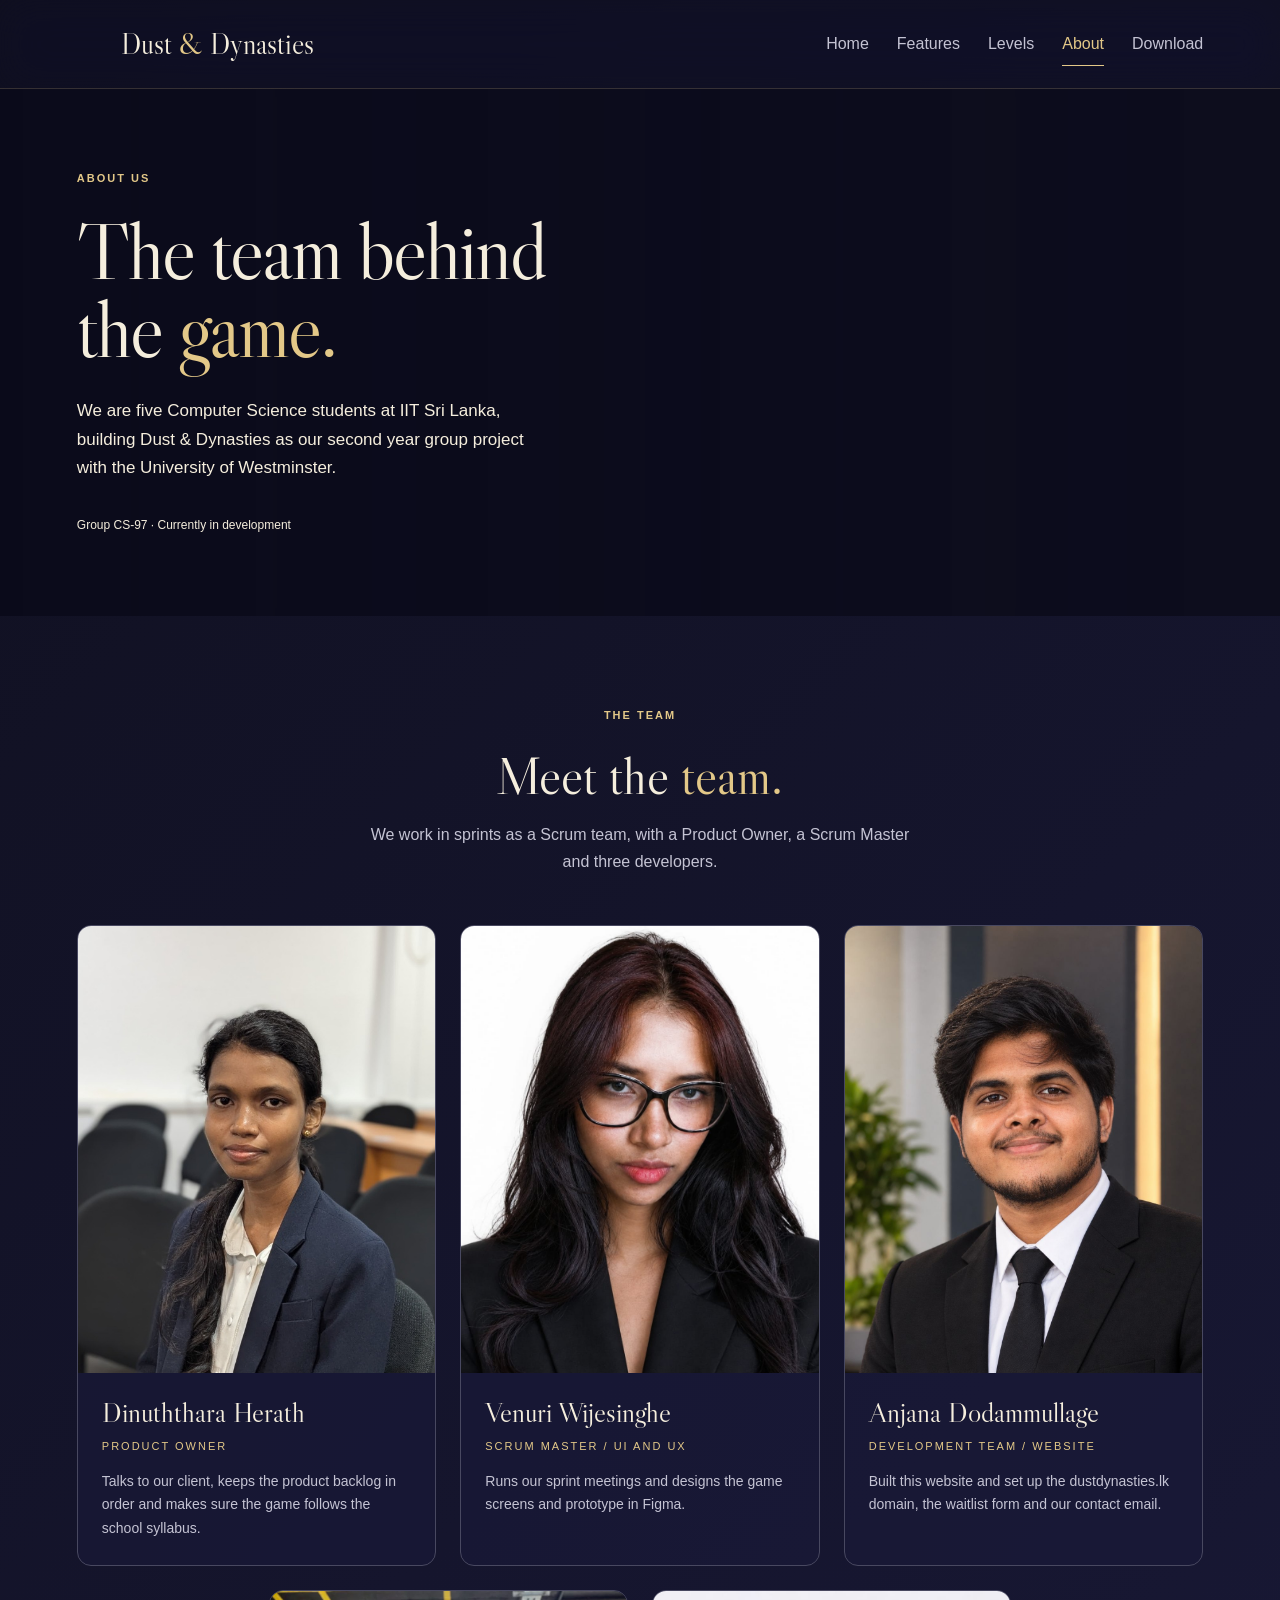
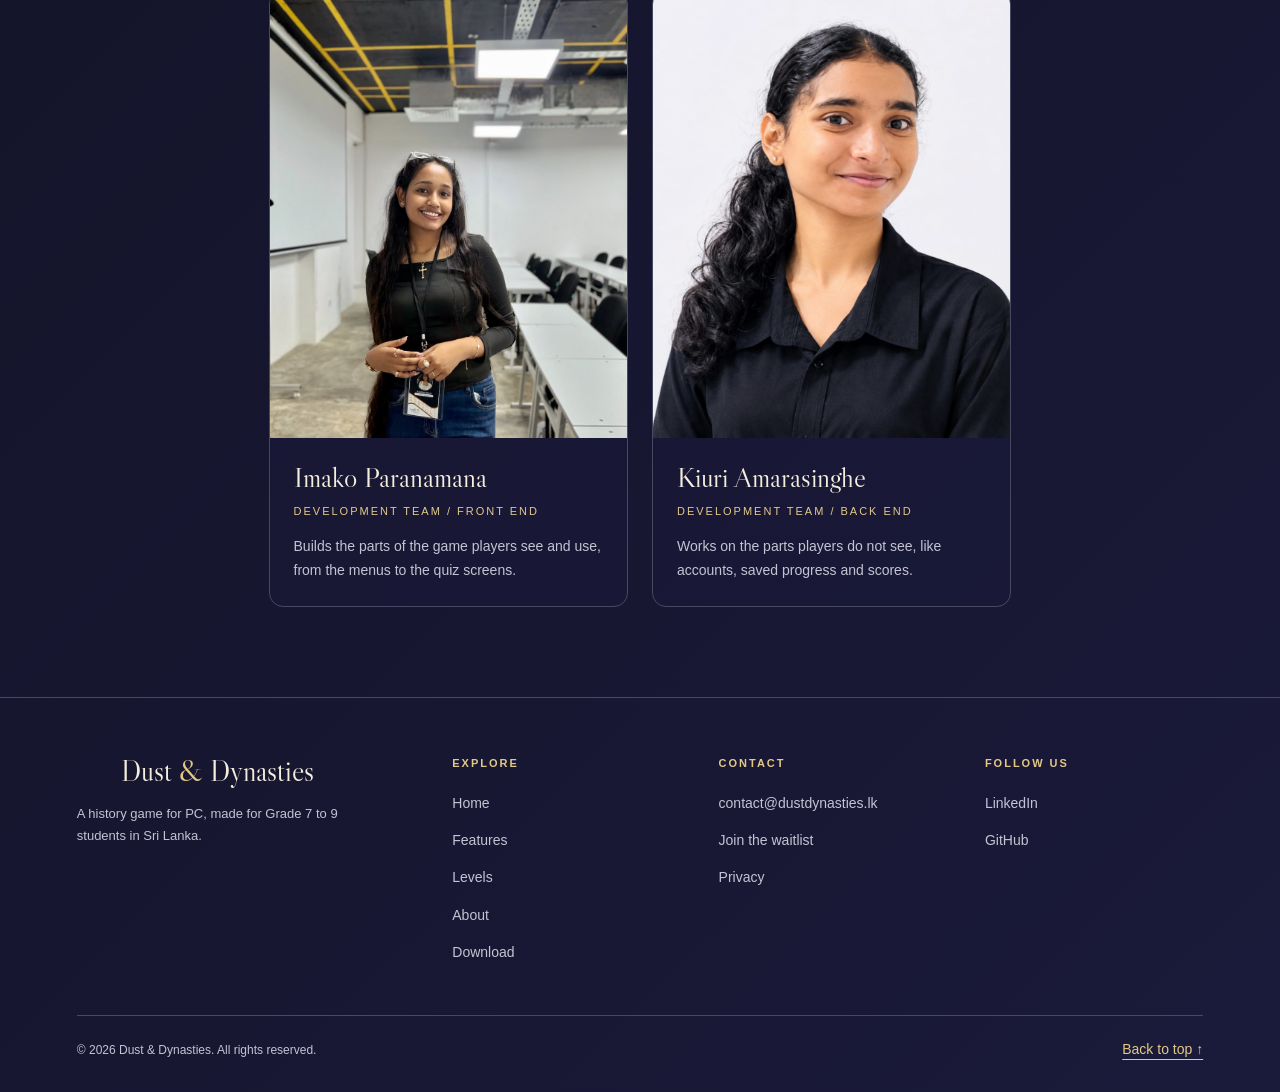
==== about.html @ 0c85ac2f "added team grid and fixed roles" ====
<!DOCTYPE html>
<html lang="en">
<head>
    <meta charset="UTF-8">
    <meta name="viewport" content="width=device-width, initial-scale=1.0">
    <meta name="description" content="Meet the five students building Dust &amp; Dynasties, a Sri Lankan history game for PC, made for Grade 7 to 9 students.">
    <meta name="theme-color" content="#101020">
    <link rel="canonical" href="https://dustdynasties.lk/about.html">
    <meta property="og:type" content="website">
    <meta property="og:site_name" content="Dust &amp; Dynasties">
    <meta property="og:title" content="About | Dust &amp; Dynasties">
    <meta property="og:description" content="Meet the five students building Dust &amp; Dynasties, a Sri Lankan history game for PC, made for Grade 7 to 9 students.">
    <meta property="og:url" content="https://dustdynasties.lk/about.html">
    <meta property="og:image" content="https://dustdynasties.lk/images/social-preview.jpg">
    <meta property="og:image:width" content="1200">
    <meta property="og:image:height" content="630">
    <meta property="og:image:alt" content="Dust &amp; Dynasties, a Sri Lankan history game for PC">
    <meta name="twitter:card" content="summary_large_image">
    <meta name="twitter:title" content="About | Dust &amp; Dynasties">
    <meta name="twitter:description" content="Meet the five students building Dust &amp; Dynasties, a Sri Lankan history game for PC, made for Grade 7 to 9 students.">
    <meta name="twitter:image" content="https://dustdynasties.lk/images/social-preview.jpg">
    <title>About | Dust &amp; Dynasties</title>
    <link rel="icon" type="image/png" href="images/logo.png">
    <link rel="stylesheet" href="css/style.css?v=21">
    <script src="js/script.js?v=17" defer></script>
</head>
<body class="about-page">
    <a class="skip-link" href="#main-content">Skip to content</a>

    <header class="site-header">
        <div class="container header-content">
            <a class="logo" href="index.html">
                <img class="logo-img" src="images/logo.png" alt="">
                <span class="logo-text">Dust <span>&amp;</span> Dynasties</span>
            </a>

            <nav id="main-nav" aria-label="Main navigation">
                <ul class="nav-links">
                    <li><a href="index.html">Home</a></li>
                    <li><a href="features.html">Features</a></li>
                    <li><a href="levels.html">Levels</a></li>
                    <li><a class="active" href="about.html" aria-current="page">About</a></li>
                    <li><a href="download.html">Download</a></li>
                </ul>
            </nav>
        </div>
    </header>

    <main id="main-content" tabindex="-1">
        <section class="intro page-intro">
            <div class="container">
                <div class="intro-copy">
                    <p class="eyebrow">About us</p>
                    <h1>The team behind<br>the <span>game.</span></h1>
                    <p class="intro-text">We are five Computer Science students at IIT Sri Lanka, building Dust &amp; Dynasties as our second year group project with the University of Westminster.</p>
                    <p class="intro-note">Group CS-97 · Currently in development</p>
                </div>
            </div>
        </section>

        <section class="section" id="team" aria-labelledby="team-heading">
            <div class="container">
                <div class="center reveal">
                    <p class="eyebrow">The team</p>
                    <h2 id="team-heading">Meet the <span>team.</span></h2>
                    <p class="section-intro">We work in sprints as a Scrum team, with a Product Owner, a Scrum Master and three developers.</p>
                </div>

                <div class="team-grid">
                    <article class="team-card reveal">
                        <img class="team-photo" src="images/dinuththara.jpg" alt="Dinuththara Herath" loading="lazy">
                        <div class="team-info">
                            <h3>Dinuththara Herath</h3>
                            <p class="team-role">Product Owner</p>
                            <p>Talks to our client, keeps the product backlog in order and makes sure the game follows the school syllabus.</p>
                        </div>
                    </article>

                    <article class="team-card reveal">
                        <img class="team-photo" src="images/venuri.jpg" alt="Venuri Wijesinghe" loading="lazy">
                        <div class="team-info">
                            <h3>Venuri Wijesinghe</h3>
                            <p class="team-role">Scrum Master / UI and UX</p>
                            <p>Runs our sprint meetings and designs the game screens and prototype in Figma.</p>
                        </div>
                    </article>

                    <article class="team-card reveal">
                        <img class="team-photo" src="images/anjana.jpg" alt="Anjana Dodammullage" loading="lazy">
                        <div class="team-info">
                            <h3>Anjana Dodammullage</h3>
                            <p class="team-role">Development Team / Website</p>
                            <p>Built this website and set up the dustdynasties.lk domain, the waitlist form and our contact email.</p>
                        </div>
                    </article>

                    <article class="team-card reveal">
                        <img class="team-photo" src="images/imako.jpg" alt="Imako Paranamana" loading="lazy">
                        <div class="team-info">
                            <h3>Imako Paranamana</h3>
                            <p class="team-role">Development Team / Front end</p>
                            <p>Builds the parts of the game players see and use, from the menus to the quiz screens.</p>
                        </div>
                    </article>

                    <article class="team-card reveal">
                        <img class="team-photo" src="images/kiuri.jpg" alt="Kiuri Amarasinghe" loading="lazy">
                        <div class="team-info">
                            <h3>Kiuri Amarasinghe</h3>
                            <p class="team-role">Development Team / Back end</p>
                            <p>Works on the parts players do not see, like accounts, saved progress and scores.</p>
                        </div>
                    </article>
                </div>
            </div>
        </section>
    </main>

    <footer class="site-footer">
        <div class="container footer-grid">
            <div class="footer-brand">
                <a class="logo" href="index.html">
                    <img class="logo-img" src="images/logo.png" alt="">
                    <span class="logo-text">Dust <span>&amp;</span> Dynasties</span>
                </a>
                <p>A history game for PC, made for Grade 7 to 9 students in Sri Lanka.</p>
            </div>

            <div class="footer-col">
                <h4>Explore</h4>
                <ul>
                    <li><a href="index.html">Home</a></li>
                    <li><a href="features.html">Features</a></li>
                    <li><a href="levels.html">Levels</a></li>
                    <li><a href="about.html">About</a></li>
                    <li><a href="download.html">Download</a></li>
                </ul>
            </div>

            <div class="footer-col">
                <h4>Contact</h4>
                <ul>
                    <li><a href="mailto:contact@dustdynasties.lk">contact@dustdynasties.lk</a></li>
                    <li><a href="https://forms.gle/94GLRnpf9ukQ2SD98" target="_blank" rel="noopener">Join the waitlist</a></li>
                    <li><a href="index.html#waitlist-privacy">Privacy</a></li>
                </ul>
            </div>

            <div class="footer-col">
                <h4>Follow us</h4>
                <ul>
                    <li><a href="https://www.linkedin.com/company/dust-and-dynasties/" target="_blank" rel="noopener">LinkedIn</a></li>
                    <li><a href="https://github.com/SDGP-CW-CS-97" target="_blank" rel="noopener">GitHub</a></li>
                </ul>
            </div>
        </div>

        <div class="container footer-bottom">
            <p>&copy; 2026 Dust &amp; Dynasties. All rights reserved.</p>
            <a class="text-link" href="#main-content">Back to top &#8593;</a>
        </div>
    </footer>
</body>
</html>
---- css/style.css ----
@import url('https://fonts.googleapis.com/css2?family=Libre+Caslon+Display&display=swap');

:root {
    --background: #101020;
    --surface: #1A1A3A;
    --text: #F5EEDD;
    --muted: #C4C3D3;
    --gold: #E3C888;
    --border: #484860;
    --heading-font: 'Libre Caslon Display', Georgia, serif;
}

* {
    margin: 0;
    padding: 0;
    box-sizing: border-box;
}

html {
    scroll-behavior: smooth;
    scroll-padding-top: 150px;
}

body {
    background-color: var(--background);
    color: var(--text);
    font-family: Arial, sans-serif;
    font-size: 16px;
    line-height: 1.7;
    min-height: 100vh;
}

h1, h2, h3 {
    font-family: var(--heading-font);
    font-weight: 400;
    line-height: 1.08;
}

h2 {
    font-size: 52px;
}

h3 {
    font-size: 34px;
}

h1 span, h2 span {
    color: var(--gold);
}

a {
    color: inherit;
}

img {
    display: block;
    max-width: 100%;
    height: auto;
}

::selection {
    background-color: var(--gold);
    color: var(--background);
}

.container {
    width: 88%;
    max-width: 1180px;
    margin: 0 auto;
}

a:focus-visible, button:focus-visible {
    outline: 3px solid var(--gold);
    outline-offset: 6px;
}

.skip-link {
    position: fixed;
    top: -100px;
    left: 20px;
    background: var(--gold);
    color: var(--background);
    padding: 12px 20px;
    z-index: 200;
}

.skip-link:focus {
    top: 12px;
}

.site-header {
    position: sticky;
    top: 0;
    z-index: 100;
    background-color: rgba(16, 16, 32, 0.96);
    border-bottom: 1px solid rgba(227, 200, 136, 0.18);
    transition:
        background-color 0.3s ease,
        border-color 0.3s ease,
        box-shadow 0.3s ease;
}

.site-header.is-scrolled {
    border-bottom-color: rgba(227, 200, 136, 0.3);
    box-shadow:
        0 8px 30px rgba(0, 0, 0, 0.22),
        inset 0 1px 0 rgba(255, 255, 255, 0.06);
}

@supports ((backdrop-filter: blur(20px)) or (-webkit-backdrop-filter: blur(20px))) {
    .site-header {
        background-color: rgba(16, 16, 32, 0.55);
        -webkit-backdrop-filter: blur(20px) saturate(150%);
        backdrop-filter: blur(20px) saturate(150%);
    }

    .site-header.is-scrolled {
        background-color: rgba(16, 16, 32, 0.68);
    }
}

.header-content {
    display: flex;
    justify-content: space-between;
    align-items: center;
    gap: 24px;
    padding: 22px 0;
}

.logo {
    display: flex;
    align-items: center;
    gap: 10px;
    font-family: var(--heading-font);
    font-size: 29px;
    text-decoration: none;
    line-height: 1.2;
    transition: color 0.2s ease;
}

.logo-img {
    width: 34px;
    height: auto;
}

.logo-text span {
    color: var(--gold);
}

.logo:hover {
    color: var(--gold);
}

.nav-links {
    display: flex;
    flex-wrap: wrap;
    gap: 28px;
    list-style: none;
}

.nav-links a {
    display: inline-block;
    padding: 8px 0;
    color: var(--muted);
    text-decoration: none;
    border-bottom: 1px solid transparent;
    transition:
        color 0.2s ease,
        border-color 0.2s ease;
}

.nav-links a:hover, .nav-links a.active {
    color: var(--gold);
    border-bottom-color: var(--gold);
}

.eyebrow {
    color: var(--gold);
    font-size: 11px;
    font-weight: bold;
    letter-spacing: 2px;
    text-transform: uppercase;
    margin-bottom: 24px;
}

.intro {
    position: relative;
    overflow: hidden;
    min-height: 680px;
    display: flex;
    align-items: center;
    padding: 90px 0;
    background-color: var(--background);
}

.intro::before {
    content: "";
    position: absolute;
    inset: -100px;
    background-image:
        linear-gradient(
            to right,
            rgba(10, 10, 26, 0.85),
            rgba(10, 10, 26, 0.45)
        ),
        url("../images/home-background.jpg");
    background-size: cover;
    background-position: center;
    background-repeat: no-repeat;
    filter: blur(40px);
}

.intro > .container {
    position: relative;
    z-index: 1;
}

.intro-copy {
    max-width: 580px;
    animation: fade-up 0.8s ease;
}

.intro .eyebrow {
    color: var(--gold);
}

.intro h1 {
    font-size: 100px;
    line-height: 0.98;
    letter-spacing: -2px;
    margin-bottom: 28px;
}

.page-intro {
    min-height: 440px;
    padding: 80px 0;
}

.page-intro h1 {
    font-size: 80px;
}

.intro-text {
    max-width: 460px;
    color: var(--text);
    font-size: 17px;
    margin-bottom: 32px;
}

.button-group {
    display: flex;
    flex-wrap: wrap;
    gap: 14px;
}

.button {
    display: inline-block;
    padding: 13px 22px;
    border: 1px solid transparent;
    border-radius: 999px;
    font-size: 14px;
    font-weight: bold;
    text-align: center;
    text-decoration: none;
    transition:
        transform 0.2s ease,
        background-color 0.2s ease,
        color 0.2s ease,
        border-color 0.2s ease,
        box-shadow 0.2s ease;
}

.button-primary {
    background-color: rgba(227, 200, 136, 0.18);
    border-color: var(--gold);
    color: var(--text);
    -webkit-backdrop-filter: blur(8px);
    backdrop-filter: blur(8px);
}

.button-primary:hover {
    background-color: var(--gold);
    color: var(--background);
}

.button-secondary {
    background-color: rgba(16, 16, 32, 0.35);
    border-color: rgba(227, 200, 136, 0.5);
    color: var(--text);
    -webkit-backdrop-filter: blur(8px);
    backdrop-filter: blur(8px);
}

.button-secondary:hover {
    background-color: rgba(227, 200, 136, 0.12);
    border-color: var(--gold);
}

.button:active {
    transform: scale(0.98);
}

.intro-note {
    color: var(--text);
    font-size: 12px;
    margin-top: 28px;
}

.chapter-strip {
    border-top: 1px solid var(--border);
    border-bottom: 1px solid var(--border);
}

.strip-content {
    display: flex;
    justify-content: space-between;
    align-items: center;
    gap: 20px;
    padding: 22px 0;
    color: var(--gold);
    font-size: 11px;
    letter-spacing: 2px;
    text-transform: uppercase;
}

.section {
    padding: 90px 0;
}

.story-layout {
    display: flex;
    gap: 80px;
}

.story-layout > div {
    flex: 1;
    min-width: 0;
}

.story-copy p {
    color: var(--muted);
    margin-bottom: 20px;
}

.text-link {
    color: var(--gold);
    text-decoration: underline;
    text-underline-offset: 5px;
    font-size: 14px;
    transition: color 0.2s ease;
}

.text-link:hover {
    color: var(--text);
}

.problem-section {
    background: var(--surface);
    border-top: 1px solid var(--border);
}

.problem-text {
    max-width: 640px;
    color: var(--muted);
    margin: 28px 0 44px;
}

.stat-row {
    display: flex;
    gap: 22px;
}

.stat-card {
    flex: 1;
    min-width: 0;
    padding: 28px;
    border: 1px solid var(--border);
    border-radius: 14px;
    background-color: rgba(16, 16, 32, 0.35);
}

.stat-number {
    display: block;
    font-family: var(--heading-font);
    font-size: 56px;
    line-height: 1;
    color: var(--gold);
    margin-bottom: 14px;
}

.stat-card p {
    color: var(--muted);
    font-size: 14px;
}

.stat-note {
    color: var(--muted);
    font-size: 12px;
    font-style: italic;
    margin-top: 24px;
}

.features-preview {
    background: var(--surface);
    border-top: 1px solid var(--border);
}

.feature-list {
    display: flex;
    flex-direction: column;
    gap: 70px;
    margin-top: 50px;
}

.feature {
    display: flex;
    align-items: center;
    gap: 60px;
}

.feature:nth-child(even) {
    flex-direction: row-reverse;
}

.feature-img {
    flex: 1.2;
    min-width: 0;
    aspect-ratio: 16 / 10;
    overflow: hidden;
    border: 1px solid var(--border);
    border-radius: 14px;
    background-color: var(--background);
}

.feature-img img {
    width: 100%;
    height: 100%;
    object-fit: cover;
    transition: transform 0.5s ease;
}

.feature-copy {
    flex: 1;
    min-width: 0;
}

.feature-copy .card-number {
    display: block;
    margin-bottom: 18px;
}

.feature-copy h3 {
    margin-bottom: 16px;
}

.feature-copy p {
    color: var(--muted);
}

.grades-section {
    background-image:
        linear-gradient(
            rgba(16, 16, 32, 0.88),
            rgba(16, 16, 32, 0.92)
        ),
        url("../images/home-background.jpg");
    background-size: cover;
    background-position: center;
    border-top: 1px solid var(--border);
}

.center {
    text-align: center;
}

.grade-row {
    display: flex;
    justify-content: center;
    gap: 22px;
    margin-top: 44px;
}

.grade-card {
    flex: 1;
    max-width: 260px;
    display: flex;
    flex-direction: column;
    align-items: center;
    gap: 8px;
    padding: 34px 20px;
    text-align: center;
    text-decoration: none;
    border: 1px solid rgba(227, 200, 136, 0.35);
    border-radius: 18px;
    background-color: rgba(227, 200, 136, 0.08);
    -webkit-backdrop-filter: blur(8px);
    backdrop-filter: blur(8px);
    transition:
        transform 0.3s ease,
        border-color 0.3s ease,
        background-color 0.3s ease,
        box-shadow 0.3s ease;
}

.grade-card:hover, .grade-card:focus-visible {
    border-color: var(--gold);
    background-color: rgba(227, 200, 136, 0.14);
    box-shadow: 0 0 30px rgba(227, 200, 136, 0.25);
}

.grade-label {
    color: var(--gold);
    font-size: 11px;
    letter-spacing: 2px;
    text-transform: uppercase;
}

.grade-number {
    font-family: var(--heading-font);
    font-size: 72px;
    line-height: 1;
}

.grade-chapter {
    color: var(--muted);
    font-size: 13px;
}

.waitlist-section {
    background:
        radial-gradient(
            circle at center,
            rgba(227, 200, 136, 0.12),
            transparent 60%
        ),
        var(--background);
    border-top: 1px solid var(--border);
}

.waitlist-box {
    max-width: 640px;
    margin: 0 auto;
    text-align: center;
}

.waitlist-text {
    color: var(--muted);
    margin: 20px 0 32px;
}

.button-glow {
    animation: glow 2.5s ease-in-out infinite;
}

@keyframes glow {
    0%, 100% {
        box-shadow: 0 0 0 rgba(227, 200, 136, 0);
    }

    50% {
        box-shadow: 0 0 24px rgba(227, 200, 136, 0.45);
    }
}

.privacy-note {
    max-width: 480px;
    margin: 28px auto 0;
    color: var(--muted);
    font-size: 12px;
}

.section-intro {
    max-width: 560px;
    margin: 16px auto 0;
    color: var(--muted);
}

.features-grid {
    display: grid;
    grid-template-columns: repeat(3, 1fr);
    gap: 22px;
    margin-top: 44px;
}

.features-grid .explore-card p {
    margin-bottom: 0;
}

.feature-icon {
    display: flex;
    align-items: center;
    justify-content: center;
    width: 52px;
    height: 52px;
    margin-bottom: 24px;
    border: 1px solid rgba(227, 200, 136, 0.45);
    border-radius: 50%;
    background-color: rgba(227, 200, 136, 0.08);
    color: var(--gold);
    font-family: var(--heading-font);
    font-size: 24px;
    transition: box-shadow 0.25s ease;
}

.explore-card:hover .feature-icon {
    box-shadow: 0 0 18px rgba(227, 200, 136, 0.35);
}

.steps-list {
    position: relative;
    display: grid;
    grid-template-columns: repeat(4, 1fr);
    gap: 28px;
    margin-top: 50px;
    list-style: none;
}

.steps-list::before {
    content: "";
    position: absolute;
    top: 26px;
    left: 12.5%;
    right: 12.5%;
    height: 1px;
    background-color: rgba(227, 200, 136, 0.45);
}

.step-item {
    position: relative;
    text-align: center;
}

.step-number {
    position: relative;
    z-index: 1;
    display: flex;
    align-items: center;
    justify-content: center;
    width: 52px;
    height: 52px;
    margin: 0 auto 22px;
    border: 1px solid var(--gold);
    border-radius: 50%;
    background-color: var(--background);
    color: var(--gold);
    font-family: var(--heading-font);
    font-size: 22px;
    transition: box-shadow 0.25s ease;
}

.step-item:hover .step-number {
    box-shadow: 0 0 18px rgba(227, 200, 136, 0.35);
}

.step-item h3 {
    font-size: 26px;
    margin-bottom: 10px;
}

.step-item p {
    color: var(--muted);
    font-size: 14px;
}

.can-reveal .step-item:nth-child(2) {
    transition-delay: 0.1s;
}

.can-reveal .step-item:nth-child(3) {
    transition-delay: 0.2s;
}

.can-reveal .step-item:nth-child(4) {
    transition-delay: 0.3s;
}

.explore-section {
    background: var(--surface);
    border-top: 1px solid var(--border);
}

.card-row {
    display: flex;
    gap: 22px;
    margin-top: 40px;
}

.explore-card {
    flex: 1;
    min-width: 0;
    padding: 28px;
    border: 1px solid var(--border);
    border-radius: 10px;
    text-decoration: none;
    display: flex;
    flex-direction: column;
    background-color: rgba(16, 16, 32, 0.25);
    transition:
        transform 0.25s ease,
        border-color 0.25s ease,
        background-color 0.25s ease,
        box-shadow 0.25s ease;
}

.explore-card:hover {
    border-color: var(--gold);
    background-color: var(--background);
}

.card-number {
    color: var(--gold);
    font-size: 10px;
    letter-spacing: 1.5px;
    margin-bottom: 32px;
}

.explore-card h3 {
    margin-bottom: 20px;
}

.explore-card p {
    color: var(--muted);
    font-size: 14px;
    margin-bottom: 32px;
}

.card-link {
    color: var(--gold);
    font-size: 13px;
    margin-top: auto;
}

.card-link span {
    display: inline-block;
    margin-left: 6px;
    transition: transform 0.25s ease;
}

.site-footer {
    border-top: 1px solid var(--border);
}

.footer-grid {
    display: flex;
    justify-content: space-between;
    gap: 48px;
    padding: 56px 0 40px;
}

.footer-brand {
    flex: 1.5;
    min-width: 0;
}

.footer-brand p {
    max-width: 280px;
    margin-top: 14px;
    color: var(--muted);
    font-size: 13px;
}

.footer-col {
    flex: 1;
    min-width: 0;
}

.footer-col h4 {
    color: var(--gold);
    font-size: 11px;
    letter-spacing: 2px;
    text-transform: uppercase;
    margin-bottom: 16px;
}

.footer-col ul {
    list-style: none;
}

.footer-col li {
    margin-bottom: 10px;
}

.footer-col a {
    color: var(--muted);
    font-size: 14px;
    text-decoration: none;
    overflow-wrap: anywhere;
    transition: color 0.2s ease;
}

.footer-col a:hover {
    color: var(--gold);
}

.footer-bottom {
    display: flex;
    justify-content: space-between;
    align-items: center;
    gap: 16px;
    padding: 22px 0 30px;
    border-top: 1px solid var(--border);
}

.footer-bottom p {
    color: var(--muted);
    font-size: 12px;
}

.can-reveal .reveal {
    opacity: 0;
    transform: translateY(20px);
    transition:
        opacity 0.7s ease,
        transform 0.7s ease;
}

.can-reveal .reveal.is-visible {
    opacity: 1;
    transform: translateY(0);
}

@keyframes fade-up {
    from {
        opacity: 0;
        transform: translateY(20px);
    }

    to {
        opacity: 1;
        transform: translateY(0);
    }
}

@media (hover: hover) {
    .button:hover {
        transform: translateY(-3px);
        box-shadow: 0 8px 22px rgba(0, 0, 0, 0.2);
    }

    .button:active {
        transform: scale(0.98);
    }

    .explore-card:hover {
        transform: translateY(-6px);
        box-shadow: 0 14px 30px rgba(0, 0, 0, 0.2);
    }

    .explore-card:hover .card-link span {
        transform: translate(3px, -3px);
    }

    .feature:hover .feature-img img {
        transform: scale(1.04);
    }

    .grade-card:hover {
        transform: translateY(-6px);
    }
}

@media (max-width: 1000px) {
    .header-content {
        flex-wrap: wrap;
    }

    .intro h1 {
        font-size: 80px;
    }

    .page-intro h1 {
        font-size: 68px;
    }

    .features-grid {
        grid-template-columns: repeat(2, 1fr);
    }

    .steps-list {
        grid-template-columns: repeat(2, 1fr);
        row-gap: 44px;
    }

    .steps-list::before {
        display: none;
    }

    .story-layout {
        gap: 40px;
    }

    .card-row {
        flex-wrap: wrap;
    }

    .explore-card {
        flex-basis: 280px;
    }

    .feature {
        gap: 36px;
    }

    .stat-number {
        font-size: 46px;
    }

    .footer-grid {
        flex-wrap: wrap;
    }

    .footer-brand {
        flex-basis: 100%;
    }
}

@media (max-width: 700px) {
    .header-content {
        flex-direction: column;
        align-items: stretch;
        gap: 12px;
        padding: 16px 0 10px;
    }

    .logo {
        font-size: 25px;
    }

    .header-content > .logo {
        max-width: 100%;
        justify-content: center;
        text-align: center;
    }

    .logo-img {
        width: 28px;
    }

    .button-group {
        flex-direction: column;
        align-items: stretch;
    }

    .button {
        padding: 14px 22px;
    }

    #main-nav {
        display: block;
        width: 100%;
        overflow-x: auto;
        overflow-y: hidden;
        scrollbar-width: none;
    }

    #main-nav::-webkit-scrollbar {
        display: none;
    }

    .nav-links {
        flex-direction: row;
        flex-wrap: nowrap;
        justify-content: space-between;
        gap: 20px;
        width: max-content;
        min-width: 100%;
        padding: 8px 6px;
    }

    .nav-links li {
        flex-shrink: 0;
    }

    .nav-links a {
        display: block;
        padding: 8px 0;
        font-size: 13px;
        white-space: nowrap;
    }

    .intro {
        min-height: 600px;
        padding: 64px 0;
    }

    .intro::before {
        background-position: 65% center;
        background-image:
            linear-gradient(
                rgba(10, 10, 26, 0.65),
                rgba(10, 10, 26, 0.85)
            ),
            url("../images/home-background.jpg");
    }

    .intro h1 {
        font-size: 64px;
    }

    .page-intro {
        min-height: 360px;
        padding: 56px 0;
    }

    .page-intro h1 {
        font-size: 52px;
    }

    .features-grid {
        grid-template-columns: 1fr;
    }

    .steps-list {
        grid-template-columns: 1fr;
        row-gap: 36px;
    }

    .steps-list::before {
        display: block;
        top: 0;
        bottom: 0;
        left: 26px;
        right: auto;
        width: 1px;
        height: auto;
    }

    .step-item {
        padding-left: 76px;
        text-align: left;
    }

    .step-number {
        position: absolute;
        top: 0;
        left: 0;
        margin: 0;
    }

    .intro-text {
        font-size: 16px;
    }

    .strip-content {
        flex-direction: column;
        gap: 10px;
        padding: 24px 0;
    }

    .strip-content span[aria-hidden] {
        display: none;
    }

    .section {
        padding: 56px 0;
    }

    h2 {
        font-size: 42px;
    }

    .story-layout {
        flex-direction: column;
        gap: 28px;
    }

    .card-row {
        flex-direction: column;
    }

    .explore-card {
        flex-basis: auto;
    }

    .footer-grid {
        flex-direction: column;
        gap: 32px;
        padding: 44px 0 28px;
    }

    .footer-bottom {
        flex-direction: column;
        align-items: flex-start;
    }

    .stat-row {
        flex-direction: column;
    }

    .feature-list {
        gap: 48px;
    }

    .feature, .feature:nth-child(even) {
        flex-direction: column;
        align-items: stretch;
        gap: 22px;
    }

    .feature-img {
        flex: none;
    }

    .grade-row {
        flex-direction: column;
        align-items: center;
    }

    .grade-card {
        width: 100%;
        max-width: 320px;
    }

    .waitlist-box .button {
        display: block;
    }
}

@media (prefers-reduced-motion: reduce) {
    html {
        scroll-behavior: auto;
    }

    *, *::before, *::after {
        animation: none !important;
        transition: none !important;
    }

    .button:hover, .button:active, .explore-card:hover {
        transform: none;
    }

    .explore-card:hover .card-link span {
        transform: none;
    }

    .feature:hover .feature-img img, .grade-card:hover {
        transform: none;
    }
}

body {
    background-image: linear-gradient(135deg, #101020, #1A1A3A);
}

.feature-languages {
    background: linear-gradient(135deg, #19192F, #222247);
    border-top: 1px solid var(--border);
    border-bottom: 1px solid var(--border);
}

.feature-language-grid {
    display: grid;
    grid-template-columns: repeat(3, 1fr);
    gap: 22px;
    margin-top: 44px;
}

.feature-language-card {
    min-width: 0;
    padding: 36px 24px;
    text-align: center;
    border: 1px solid rgba(227, 200, 136, 0.35);
    border-radius: 14px;
    background-color: rgba(16, 16, 32, 0.45);
}

.feature-language-letter {
    display: flex;
    align-items: center;
    justify-content: center;
    width: 76px;
    height: 76px;
    margin: 0 auto 24px;
    border: 1px solid rgba(227, 200, 136, 0.5);
    border-radius: 50%;
    background-color: rgba(227, 200, 136, 0.08);
    color: var(--gold);
    font-family: var(--heading-font);
    font-size: 38px;
    line-height: 1;
    transition: box-shadow 0.25s ease;
}

.feature-language-card:hover .feature-language-letter {
    box-shadow: 0 0 18px rgba(227, 200, 136, 0.25);
}

.feature-language-card h3 {
    font-size: 32px;
    line-height: 1.5;
    margin-bottom: 10px;
}

.feature-language-card p {
    color: var(--muted);
    font-size: 14px;
}

.feature-language-note {
    margin-top: 28px;
    color: var(--muted);
    font-size: 14px;
    text-align: center;
}

.features-page .features-preview {
    background: linear-gradient(135deg, #17172D, #1A1A3A);
}

.features-page .features-grid .explore-card {
    background-color: rgba(26, 26, 58, 0.6);
}

.features-page .features-grid h3 {
    font-size: 30px;
    line-height: 1.2;
}

.features-page .feature-img {
    aspect-ratio: auto;
}

.features-page .feature-img img {
    height: auto;
    object-fit: contain;
}

.features-page .feature:hover .feature-img img {
    transform: none;
}

.features-page .step-number {
    background-color: #17172E;
}

.features-page .waitlist-section {
    background:
        radial-gradient(
            circle at center,
            rgba(112, 99, 185, 0.2),
            transparent 70%
        ),
        #101020;
}

@media (hover: hover) {
    .features-page .features-grid .explore-card:hover {
        background-color: #222244;
    }

    .features-page .features-grid .reveal.is-visible:hover {
        transform: translateY(-6px);
    }
}

@media (max-width: 700px) {
    .feature-language-grid {
        grid-template-columns: 1fr;
    }

    .feature-language-card {
        padding: 28px 24px;
    }

    .features-page .steps-list::before {
        display: none;
    }

    .features-page .step-item:not(:last-child)::after {
        content: "";
        position: absolute;
        top: 52px;
        bottom: -36px;
        left: 26px;
        width: 1px;
        background-color: rgba(227, 200, 136, 0.45);
    }
}

@media (prefers-reduced-motion: reduce) {
    .can-reveal .reveal {
        opacity: 1;
        transform: none;
    }

    .features-page .features-grid .reveal.is-visible:hover {
        transform: none;
    }
}

#waitlist-privacy {
    scroll-margin-top: 150px;
}

.privacy-note a {
    overflow-wrap: anywhere;
}

.team-grid {
    display: flex;
    flex-wrap: wrap;
    justify-content: center;
    gap: 24px;
    margin-top: 50px;
}

.team-card {
    flex: 0 1 calc((100% - 48px) / 3);
    min-width: 0;
    overflow: hidden;
    border: 1px solid var(--border);
    border-radius: 14px;
    background-color: rgba(26, 26, 58, 0.6);
    transition: border-color 0.25s ease;
}

.team-card:hover {
    border-color: var(--gold);
}

.team-photo {
    width: 100%;
    aspect-ratio: 4 / 5;
    object-fit: cover;
    object-position: center top;
}

.team-info {
    padding: 24px;
}

.team-info h3 {
    font-size: 28px;
    margin-bottom: 10px;
}

.team-role {
    margin-bottom: 14px;
    color: var(--gold);
    font-size: 11px;
    letter-spacing: 2px;
    text-transform: uppercase;
}

.team-info p:last-child {
    color: var(--muted);
    font-size: 14px;
}

@media (max-width: 1000px) {
    .team-card {
        flex-basis: calc((100% - 24px) / 2);
    }
}

@media (max-width: 700px) {
    .team-card {
        flex-basis: 100%;
    }

    .team-photo {
        aspect-ratio: 1 / 1;
    }
}
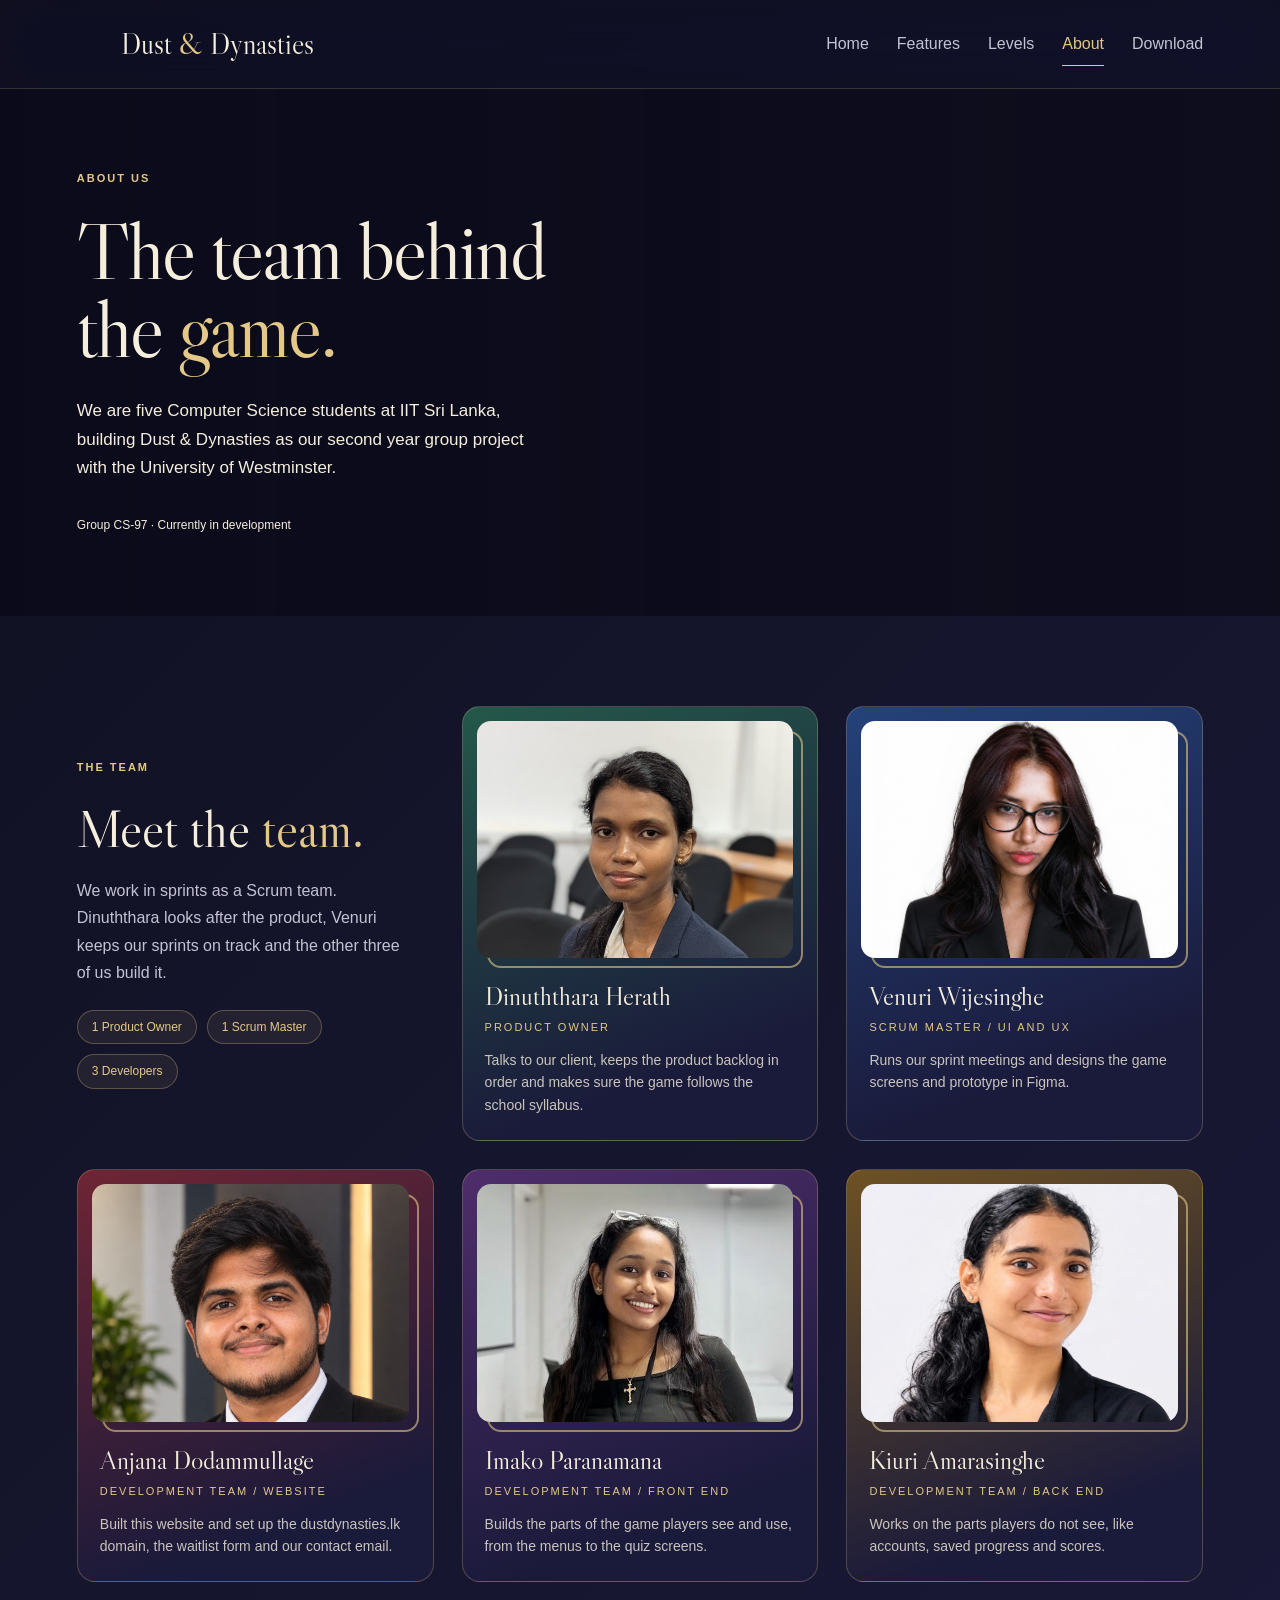
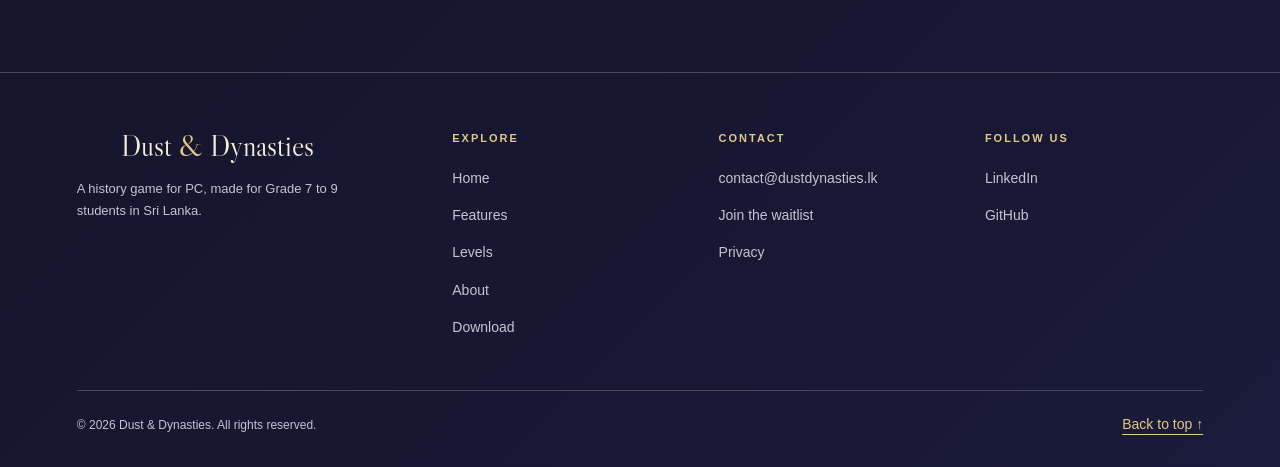
==== commit af264188: "redesigned the team section" ====
--- a/about.html
+++ b/about.html
@@ -21,7 +21,7 @@
     <meta name="twitter:image" content="https://dustdynasties.lk/images/social-preview.jpg">
     <title>About | Dust &amp; Dynasties</title>
     <link rel="icon" type="image/png" href="images/logo.png">
-    <link rel="stylesheet" href="css/style.css?v=21">
+    <link rel="stylesheet" href="css/style.css?v=22">
     <script src="js/script.js?v=17" defer></script>
 </head>
 <body class="about-page">
@@ -59,59 +59,72 @@
         </section>
 
         <section class="section" id="team" aria-labelledby="team-heading">
-            <div class="container">
-                <div class="center reveal">
+            <div class="container team-layout">
+                <div class="team-intro reveal">
                     <p class="eyebrow">The team</p>
                     <h2 id="team-heading">Meet the <span>team.</span></h2>
-                    <p class="section-intro">We work in sprints as a Scrum team, with a Product Owner, a Scrum Master and three developers.</p>
+                    <p>We work in sprints as a Scrum team. Dinuththara looks after the product, Venuri keeps our sprints on track and the other three of us build it.</p>
+                    <ul class="team-count">
+                        <li>1 Product Owner</li>
+                        <li>1 Scrum Master</li>
+                        <li>3 Developers</li>
+                    </ul>
                 </div>
 
-                <div class="team-grid">
-                    <article class="team-card reveal">
+                <article class="team-card reveal">
+                    <div class="team-photo-frame">
                         <img class="team-photo" src="images/dinuththara.jpg" alt="Dinuththara Herath" loading="lazy">
-                        <div class="team-info">
-                            <h3>Dinuththara Herath</h3>
-                            <p class="team-role">Product Owner</p>
-                            <p>Talks to our client, keeps the product backlog in order and makes sure the game follows the school syllabus.</p>
-                        </div>
-                    </article>
+                    </div>
+                    <div class="team-info">
+                        <h3>Dinuththara Herath</h3>
+                        <p class="team-role">Product Owner</p>
+                        <p>Talks to our client, keeps the product backlog in order and makes sure the game follows the school syllabus.</p>
+                    </div>
+                </article>
 
-                    <article class="team-card reveal">
+                <article class="team-card reveal">
+                    <div class="team-photo-frame">
                         <img class="team-photo" src="images/venuri.jpg" alt="Venuri Wijesinghe" loading="lazy">
-                        <div class="team-info">
-                            <h3>Venuri Wijesinghe</h3>
-                            <p class="team-role">Scrum Master / UI and UX</p>
-                            <p>Runs our sprint meetings and designs the game screens and prototype in Figma.</p>
-                        </div>
-                    </article>
+                    </div>
+                    <div class="team-info">
+                        <h3>Venuri Wijesinghe</h3>
+                        <p class="team-role">Scrum Master / UI and UX</p>
+                        <p>Runs our sprint meetings and designs the game screens and prototype in Figma.</p>
+                    </div>
+                </article>
 
-                    <article class="team-card reveal">
+                <article class="team-card reveal">
+                    <div class="team-photo-frame">
                         <img class="team-photo" src="images/anjana.jpg" alt="Anjana Dodammullage" loading="lazy">
-                        <div class="team-info">
-                            <h3>Anjana Dodammullage</h3>
-                            <p class="team-role">Development Team / Website</p>
-                            <p>Built this website and set up the dustdynasties.lk domain, the waitlist form and our contact email.</p>
-                        </div>
-                    </article>
+                    </div>
+                    <div class="team-info">
+                        <h3>Anjana Dodammullage</h3>
+                        <p class="team-role">Development Team / Website</p>
+                        <p>Built this website and set up the dustdynasties.lk domain, the waitlist form and our contact email.</p>
+                    </div>
+                </article>
 
-                    <article class="team-card reveal">
+                <article class="team-card reveal">
+                    <div class="team-photo-frame">
                         <img class="team-photo" src="images/imako.jpg" alt="Imako Paranamana" loading="lazy">
-                        <div class="team-info">
-                            <h3>Imako Paranamana</h3>
-                            <p class="team-role">Development Team / Front end</p>
-                            <p>Builds the parts of the game players see and use, from the menus to the quiz screens.</p>
-                        </div>
-                    </article>
+                    </div>
+                    <div class="team-info">
+                        <h3>Imako Paranamana</h3>
+                        <p class="team-role">Development Team / Front end</p>
+                        <p>Builds the parts of the game players see and use, from the menus to the quiz screens.</p>
+                    </div>
+                </article>
 
-                    <article class="team-card reveal">
+                <article class="team-card reveal">
+                    <div class="team-photo-frame">
                         <img class="team-photo" src="images/kiuri.jpg" alt="Kiuri Amarasinghe" loading="lazy">
-                        <div class="team-info">
-                            <h3>Kiuri Amarasinghe</h3>
-                            <p class="team-role">Development Team / Back end</p>
-                            <p>Works on the parts players do not see, like accounts, saved progress and scores.</p>
-                        </div>
-                    </article>
-                </div>
+                    </div>
+                    <div class="team-info">
+                        <h3>Kiuri Amarasinghe</h3>
+                        <p class="team-role">Development Team / Back end</p>
+                        <p>Works on the parts players do not see, like accounts, saved progress and scores.</p>
+                    </div>
+                </article>
             </div>
         </section>
     </main>
--- a/css/style.css
+++ b/css/style.css
@@ -1297,46 +1297,105 @@
     overflow-wrap: anywhere;
 }
 
-.team-grid {
+.team-layout {
+    display: grid;
+    grid-template-columns: repeat(3, 1fr);
+    gap: 28px;
+}
+
+.team-intro {
+    align-self: center;
+    padding-right: 20px;
+}
+
+.team-intro h2 {
+    margin-bottom: 20px;
+}
+
+.team-intro p:not(.eyebrow) {
+    color: var(--muted);
+}
+
+.team-count {
     display: flex;
     flex-wrap: wrap;
-    justify-content: center;
-    gap: 24px;
-    margin-top: 50px;
+    gap: 10px;
+    margin-top: 24px;
+    list-style: none;
+}
+
+.team-count li {
+    padding: 6px 14px;
+    border: 1px solid rgba(227, 200, 136, 0.3);
+    border-radius: 20px;
+    background: rgba(227, 200, 136, 0.08);
+    color: var(--gold);
+    font-size: 12px;
 }
 
 .team-card {
-    flex: 0 1 calc((100% - 48px) / 3);
-    min-width: 0;
-    overflow: hidden;
-    border: 1px solid var(--border);
+    --accent: #24584A;
+    display: flex;
+    flex-direction: column;
+    padding: 14px 14px 24px;
+    border: 1px solid rgba(227, 200, 136, 0.25);
+    border-radius: 18px;
+    background: linear-gradient(160deg, var(--accent), var(--surface) 80%);
+    transition:
+        border-color 0.25s ease,
+        box-shadow 0.25s ease;
+}
+
+.team-card:nth-of-type(2) {
+    --accent: #24427A;
+}
+
+.team-card:nth-of-type(3) {
+    --accent: #6E2534;
+}
+
+.team-card:nth-of-type(4) {
+    --accent: #4F2D6B;
+}
+
+.team-card:nth-of-type(5) {
+    --accent: #6E5224;
+}
+
+.team-photo-frame {
+    position: relative;
+    margin: 0 10px 24px 0;
+}
+
+.team-photo-frame::before {
+    content: "";
+    position: absolute;
+    inset: 10px -10px -10px 10px;
+    border: 2px solid var(--gold);
     border-radius: 14px;
-    background-color: rgba(26, 26, 58, 0.6);
-    transition: border-color 0.25s ease;
-}
-
-.team-card:hover {
-    border-color: var(--gold);
+    opacity: 0.6;
 }
 
 .team-photo {
+    position: relative;
     width: 100%;
-    aspect-ratio: 4 / 5;
+    aspect-ratio: 4 / 3;
     object-fit: cover;
-    object-position: center top;
+    object-position: center 20%;
+    border-radius: 14px;
 }
 
 .team-info {
-    padding: 24px;
+    padding: 0 8px;
 }
 
 .team-info h3 {
-    font-size: 28px;
-    margin-bottom: 10px;
+    font-size: 26px;
+    margin-bottom: 8px;
 }
 
 .team-role {
-    margin-bottom: 14px;
+    margin-bottom: 12px;
     color: var(--gold);
     font-size: 11px;
     letter-spacing: 2px;
@@ -1344,22 +1403,73 @@
 }
 
 .team-info p:last-child {
-    color: var(--muted);
+    color: rgba(245, 238, 221, 0.8);
     font-size: 14px;
+    line-height: 1.6;
+}
+
+@media (hover: hover) {
+    .team-card:hover {
+        border-color: var(--gold);
+        box-shadow: 0 0 24px rgba(227, 200, 136, 0.2);
+    }
 }
 
 @media (max-width: 1000px) {
+    .team-layout {
+        grid-template-columns: repeat(2, 1fr);
+    }
+
+    .team-intro {
+        padding-right: 0;
+    }
+}
+
+@media (max-width: 700px) {
+    .team-layout {
+        grid-template-columns: 1fr;
+        gap: 18px;
+    }
+
     .team-card {
-        flex-basis: calc((100% - 24px) / 2);
-    }
-}
-
-@media (max-width: 700px) {
-    .team-card {
-        flex-basis: 100%;
+        flex-direction: row;
+        align-items: center;
+        gap: 16px;
+        padding: 14px;
+    }
+
+    .team-photo-frame {
+        flex: 0 0 100px;
+        margin: 0 6px 6px 0;
+    }
+
+    .team-photo-frame::before {
+        inset: 6px -6px -6px 6px;
+        border-radius: 12px;
     }
 
     .team-photo {
         aspect-ratio: 1 / 1;
+        border-radius: 12px;
+    }
+
+    .team-info {
+        min-width: 0;
+        padding: 0;
+    }
+
+    .team-info h3 {
+        font-size: 21px;
+        margin-bottom: 4px;
+    }
+
+    .team-role {
+        margin-bottom: 6px;
+        font-size: 10px;
+        letter-spacing: 1px;
+    }
+
+    .team-info p:last-child {
+        font-size: 13px;
     }
 }
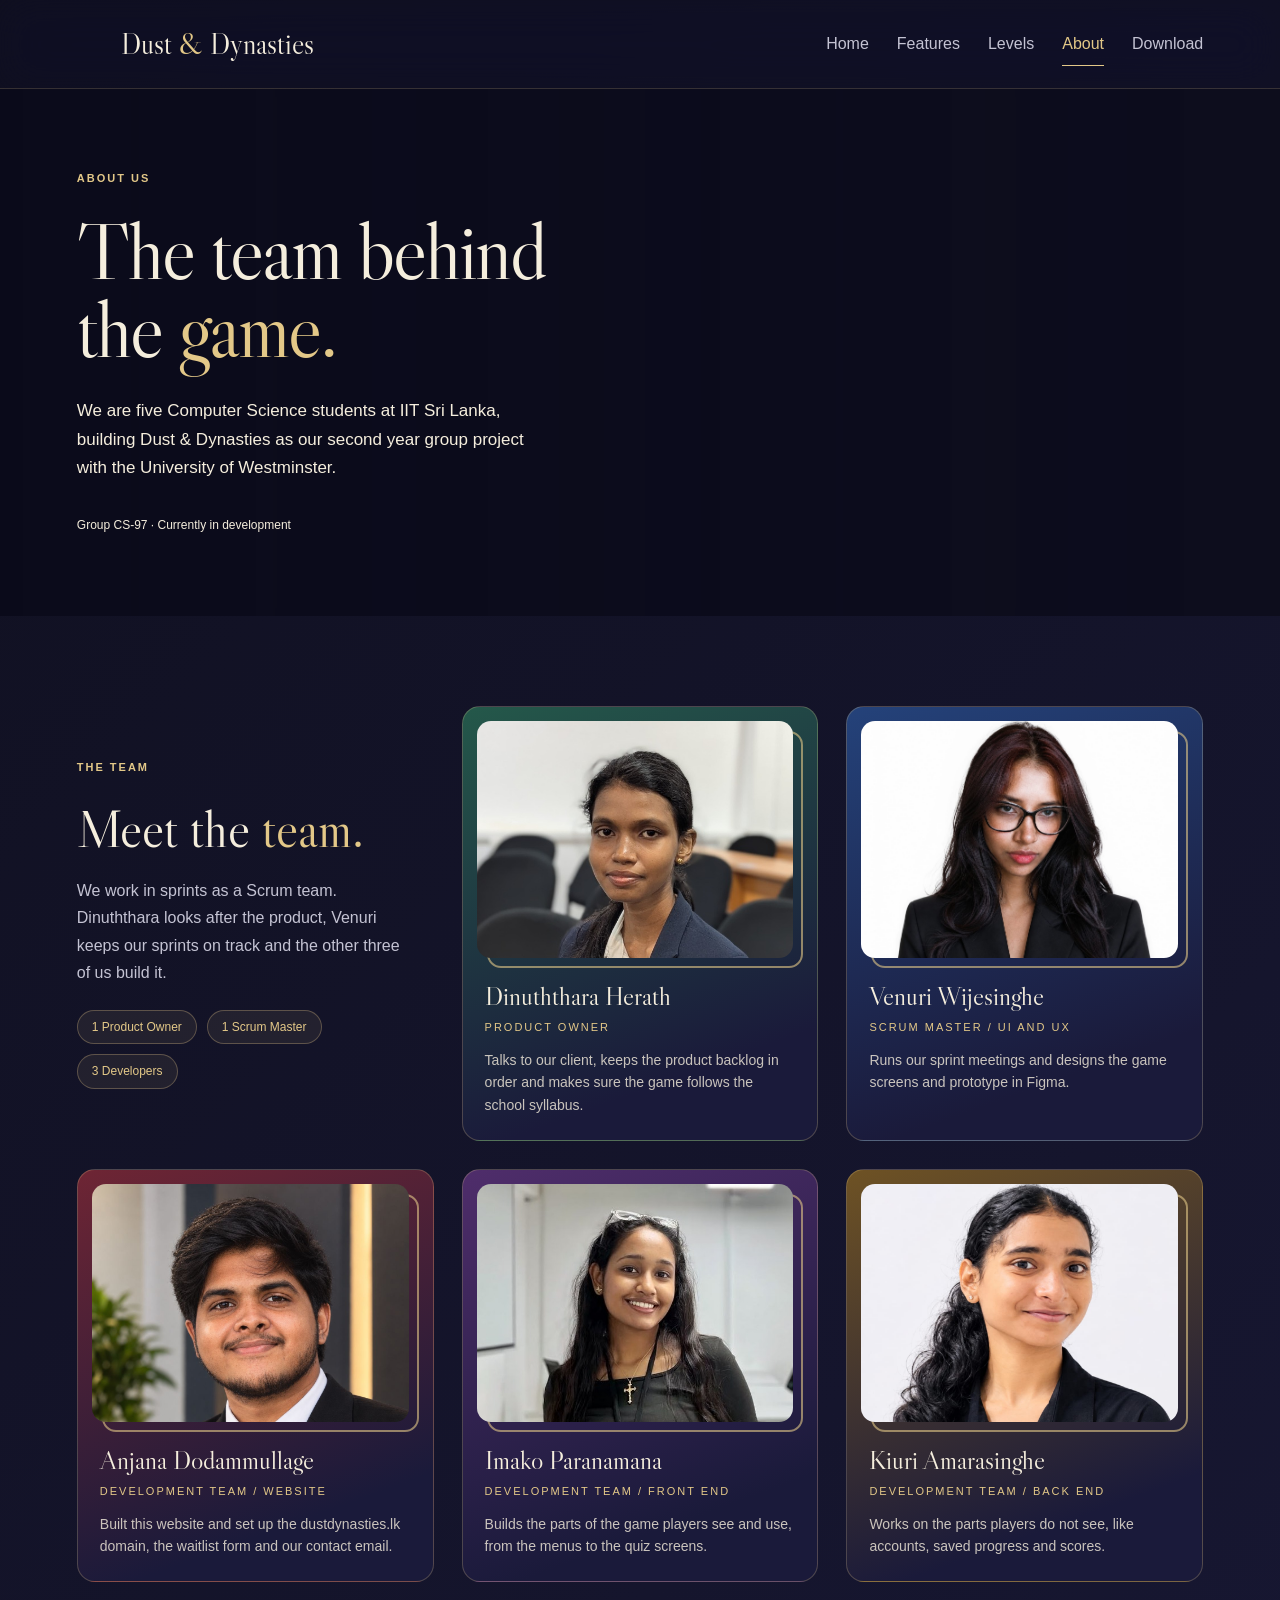
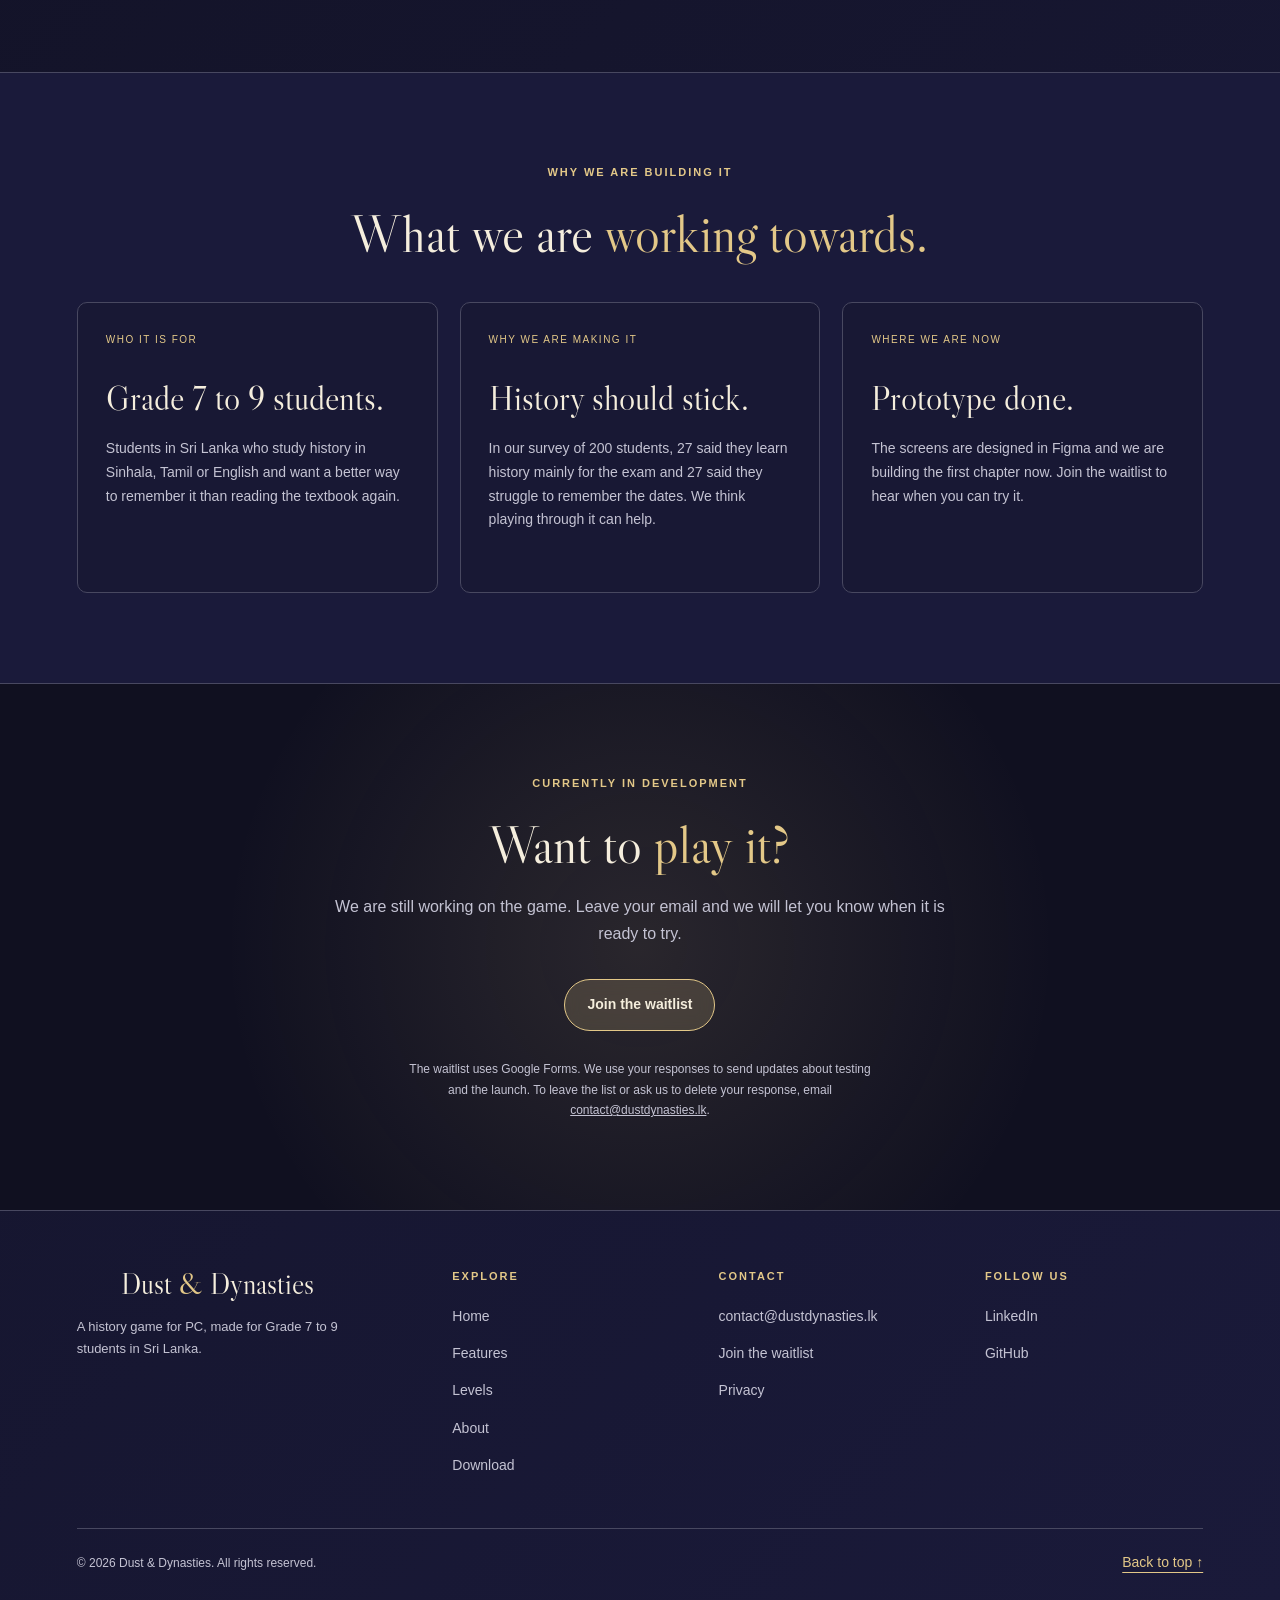
==== commit fb9dd1e8: "added mission and waitlist to about" ====
--- a/about.html
+++ b/about.html
@@ -127,6 +127,50 @@
                 </article>
             </div>
         </section>
+        <section class="section explore-section" id="why" aria-labelledby="why-heading">
+            <div class="container">
+                <div class="center reveal">
+                    <p class="eyebrow">Why we are building it</p>
+                    <h2 id="why-heading">What we are <span>working towards.</span></h2>
+                </div>
+
+                <div class="card-row">
+                    <article class="explore-card reveal">
+                        <span class="card-number">WHO IT IS FOR</span>
+                        <h3>Grade 7 to 9 students.</h3>
+                        <p>Students in Sri Lanka who study history in Sinhala, Tamil or English and want a better way to remember it than reading the textbook again.</p>
+                    </article>
+
+                    <article class="explore-card reveal">
+                        <span class="card-number">WHY WE ARE MAKING IT</span>
+                        <h3>History should stick.</h3>
+                        <p>In our survey of 200 students, 27 said they learn history mainly for the exam and 27 said they struggle to remember the dates. We think playing through it can help.</p>
+                    </article>
+
+                    <article class="explore-card reveal">
+                        <span class="card-number">WHERE WE ARE NOW</span>
+                        <h3>Prototype done.</h3>
+                        <p>The screens are designed in Figma and we are building the first chapter now. Join the waitlist to hear when you can try it.</p>
+                    </article>
+                </div>
+            </div>
+        </section>
+
+        <section class="section waitlist-section" aria-labelledby="about-waitlist-heading">
+            <div class="container">
+                <div class="waitlist-box reveal">
+                    <p class="eyebrow">Currently in development</p>
+                    <h2 id="about-waitlist-heading">Want to <span>play it?</span></h2>
+                    <p class="waitlist-text">We are still working on the game. Leave your email and we will let you know when it is ready to try.</p>
+                    <a class="button button-primary button-glow" href="https://forms.gle/94GLRnpf9ukQ2SD98" target="_blank" rel="noopener">Join the waitlist</a>
+
+                    <p class="privacy-note" id="waitlist-privacy">
+                        The waitlist uses Google Forms. We use your responses to send updates about testing and the launch. To leave the list or ask us to delete your response, email
+                        <a href="mailto:contact@dustdynasties.lk">contact@dustdynasties.lk</a>.
+                    </p>
+                </div>
+            </div>
+        </section>
     </main>
 
     <footer class="site-footer">
@@ -155,7 +199,7 @@
                 <ul>
                     <li><a href="mailto:contact@dustdynasties.lk">contact@dustdynasties.lk</a></li>
                     <li><a href="https://forms.gle/94GLRnpf9ukQ2SD98" target="_blank" rel="noopener">Join the waitlist</a></li>
-                    <li><a href="index.html#waitlist-privacy">Privacy</a></li>
+                    <li><a href="#waitlist-privacy">Privacy</a></li>
                 </ul>
             </div>
 
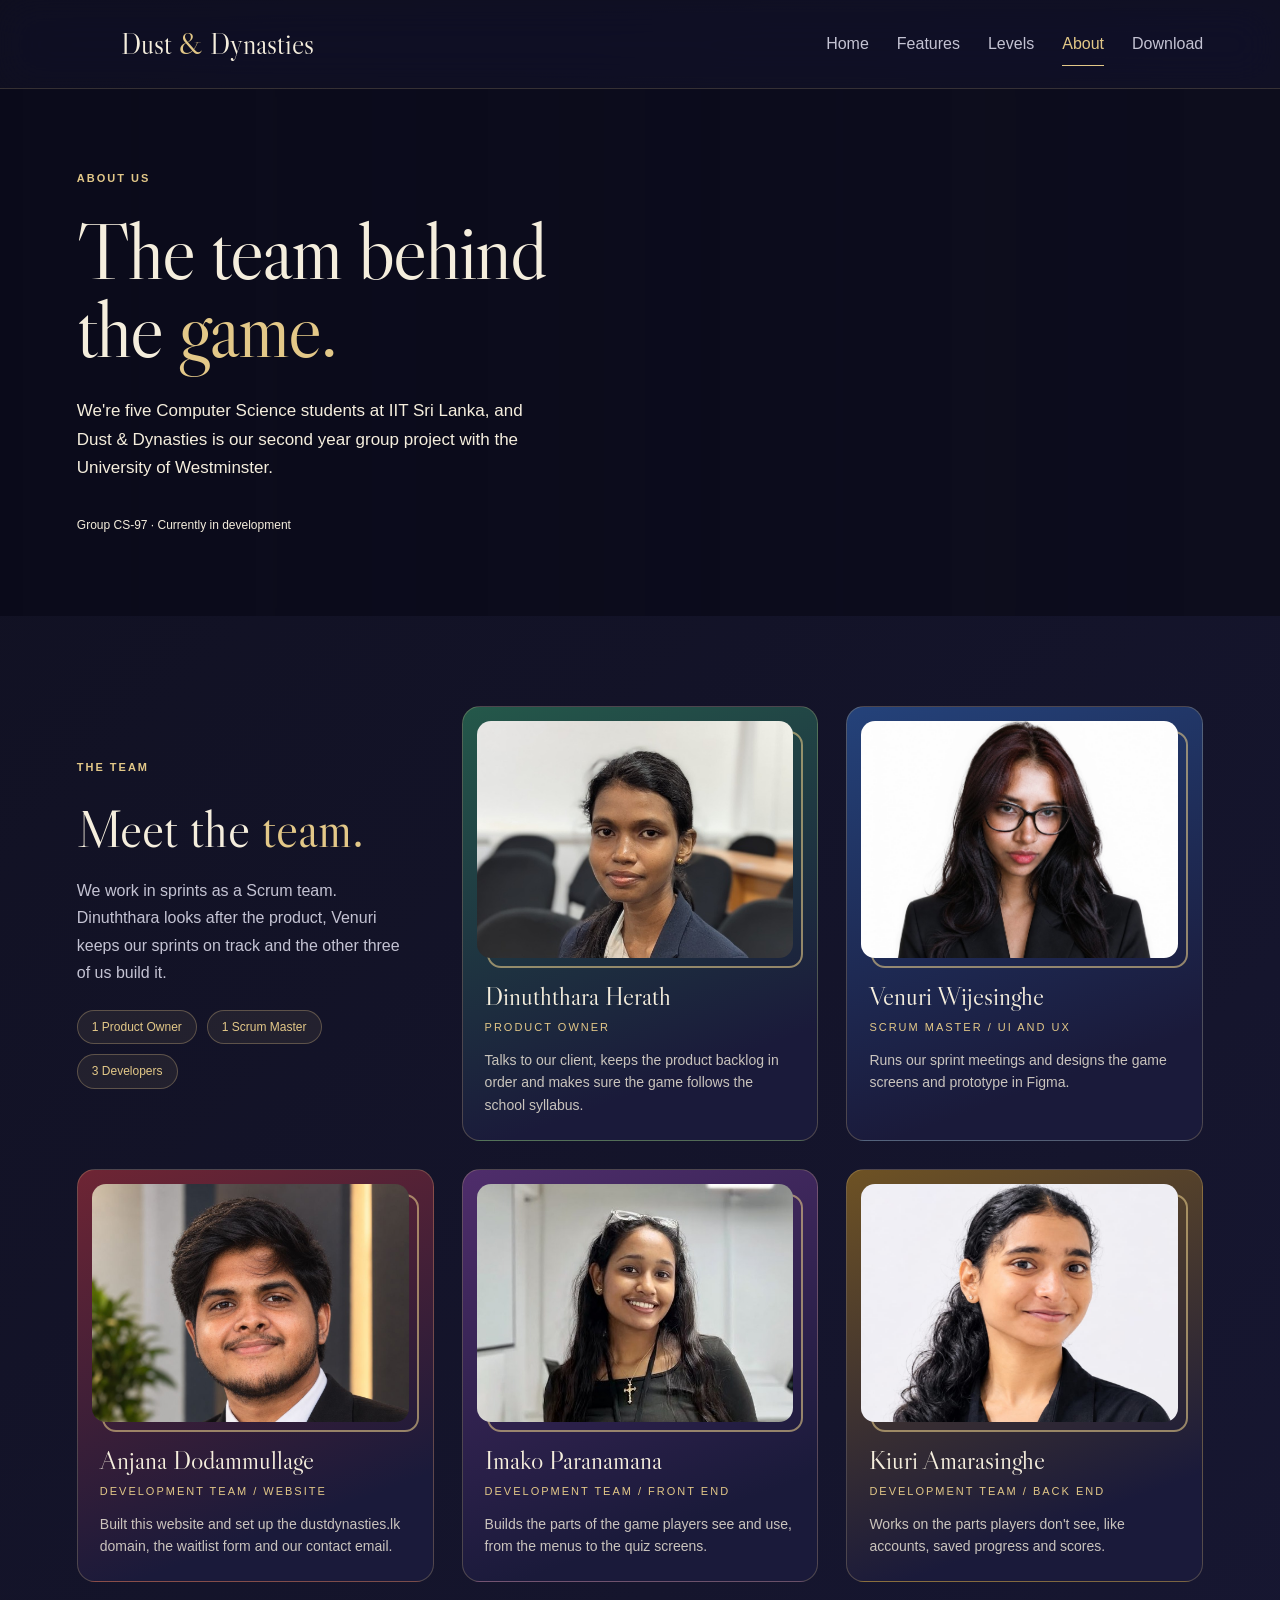
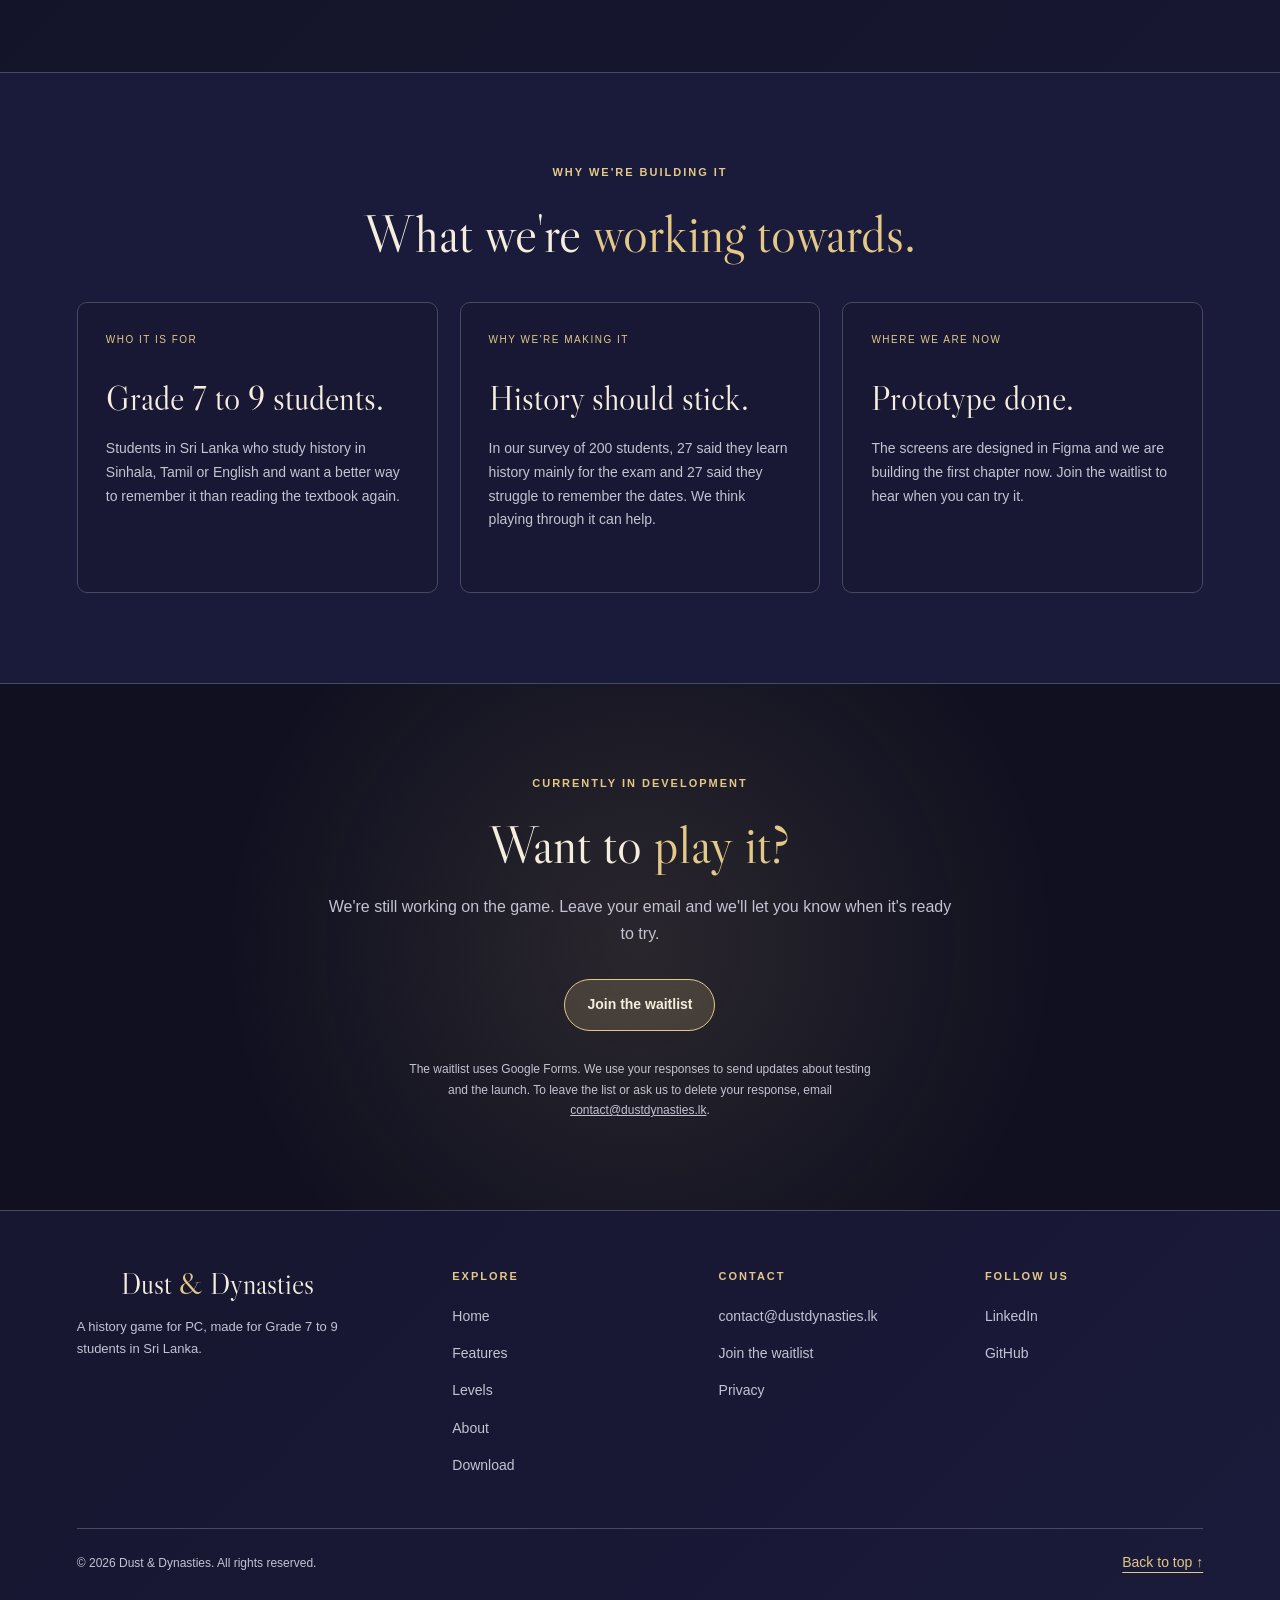
==== commit f0525bb4: "improved the text" ====
--- a/about.html
+++ b/about.html
@@ -52,7 +52,7 @@
                 <div class="intro-copy">
                     <p class="eyebrow">About us</p>
                     <h1>The team behind<br>the <span>game.</span></h1>
-                    <p class="intro-text">We are five Computer Science students at IIT Sri Lanka, building Dust &amp; Dynasties as our second year group project with the University of Westminster.</p>
+                    <p class="intro-text">We're five Computer Science students at IIT Sri Lanka, and Dust &amp; Dynasties is our second year group project with the University of Westminster.</p>
                     <p class="intro-note">Group CS-97 · Currently in development</p>
                 </div>
             </div>
@@ -122,7 +122,7 @@
                     <div class="team-info">
                         <h3>Kiuri Amarasinghe</h3>
                         <p class="team-role">Development Team / Back end</p>
-                        <p>Works on the parts players do not see, like accounts, saved progress and scores.</p>
+                        <p>Works on the parts players don't see, like accounts, saved progress and scores.</p>
                     </div>
                 </article>
             </div>
@@ -130,8 +130,8 @@
         <section class="section explore-section" id="why" aria-labelledby="why-heading">
             <div class="container">
                 <div class="center reveal">
-                    <p class="eyebrow">Why we are building it</p>
-                    <h2 id="why-heading">What we are <span>working towards.</span></h2>
+                    <p class="eyebrow">Why we're building it</p>
+                    <h2 id="why-heading">What we're <span>working towards.</span></h2>
                 </div>
 
                 <div class="card-row">
@@ -142,7 +142,7 @@
                     </article>
 
                     <article class="explore-card reveal">
-                        <span class="card-number">WHY WE ARE MAKING IT</span>
+                        <span class="card-number">WHY WE'RE MAKING IT</span>
                         <h3>History should stick.</h3>
                         <p>In our survey of 200 students, 27 said they learn history mainly for the exam and 27 said they struggle to remember the dates. We think playing through it can help.</p>
                     </article>
@@ -161,7 +161,7 @@
                 <div class="waitlist-box reveal">
                     <p class="eyebrow">Currently in development</p>
                     <h2 id="about-waitlist-heading">Want to <span>play it?</span></h2>
-                    <p class="waitlist-text">We are still working on the game. Leave your email and we will let you know when it is ready to try.</p>
+                    <p class="waitlist-text">We're still working on the game. Leave your email and we'll let you know when it's ready to try.</p>
                     <a class="button button-primary button-glow" href="https://forms.gle/94GLRnpf9ukQ2SD98" target="_blank" rel="noopener">Join the waitlist</a>
 
                     <p class="privacy-note" id="waitlist-privacy">
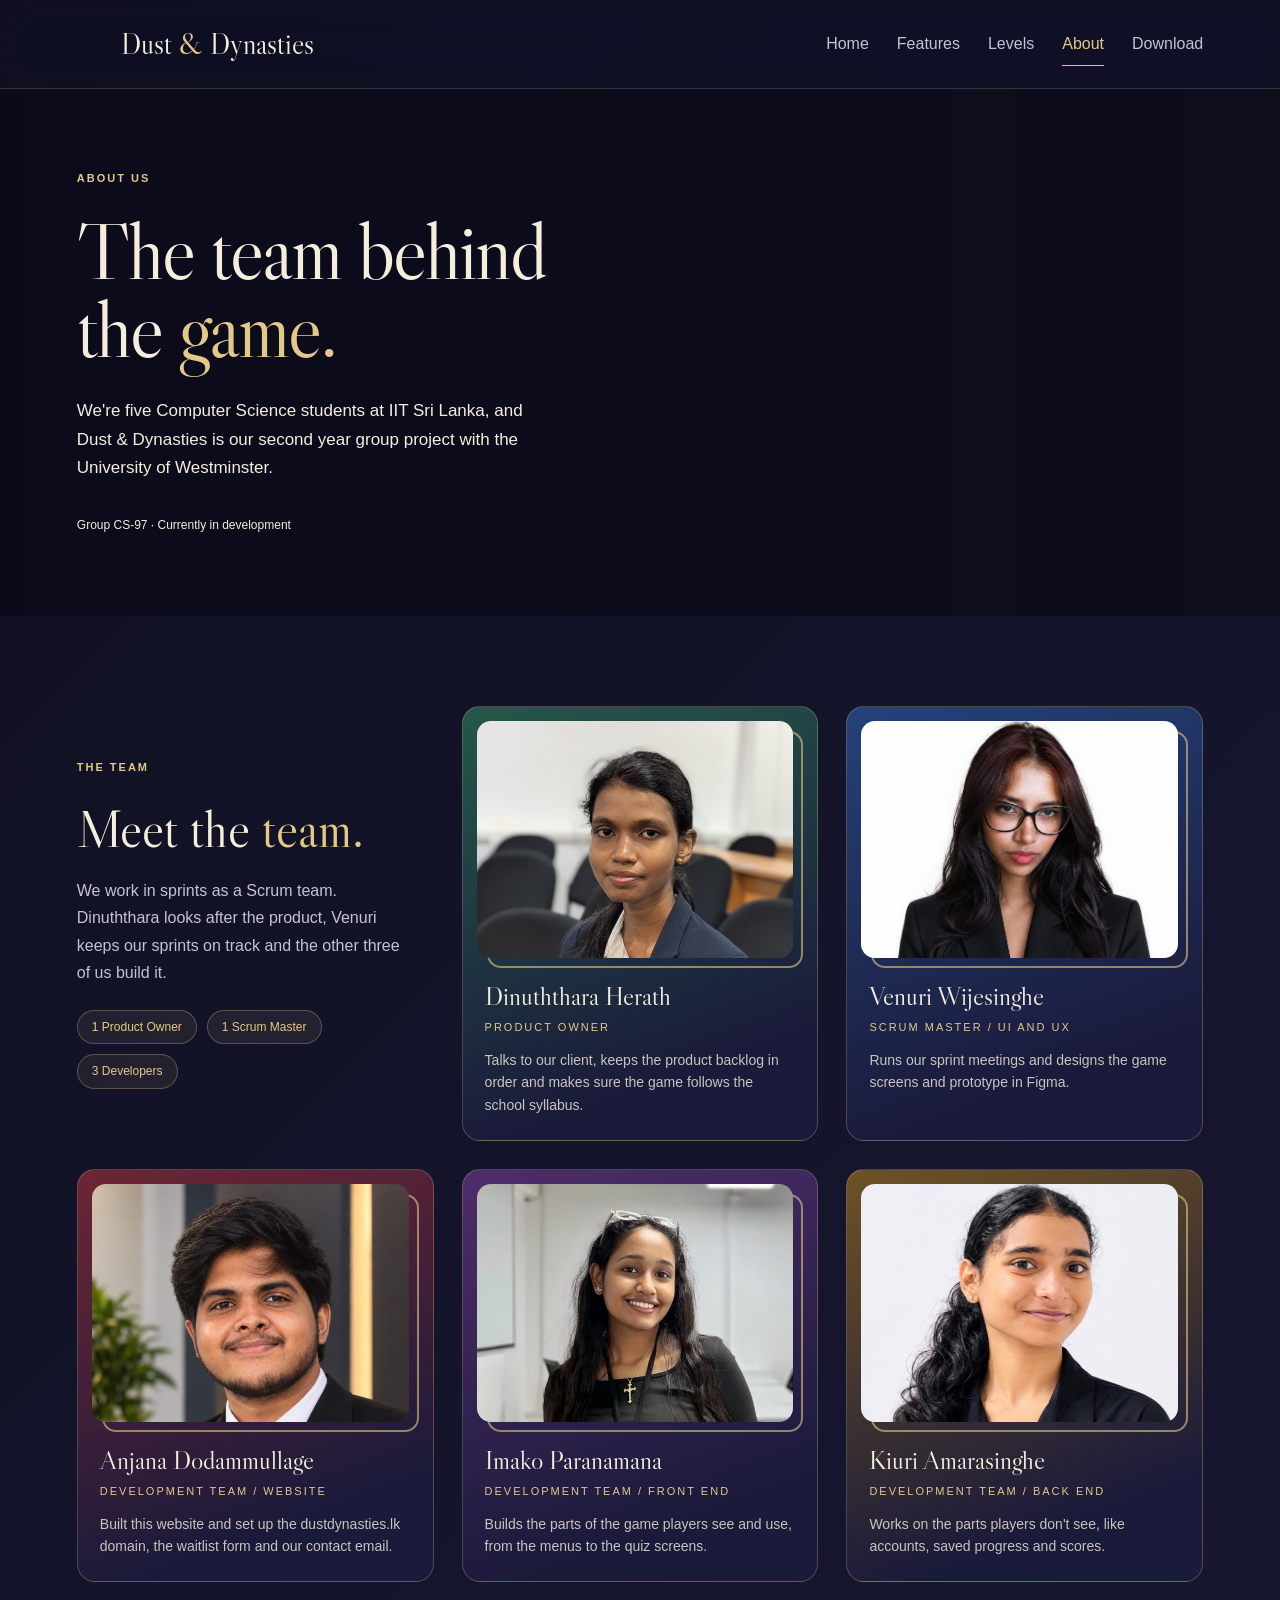
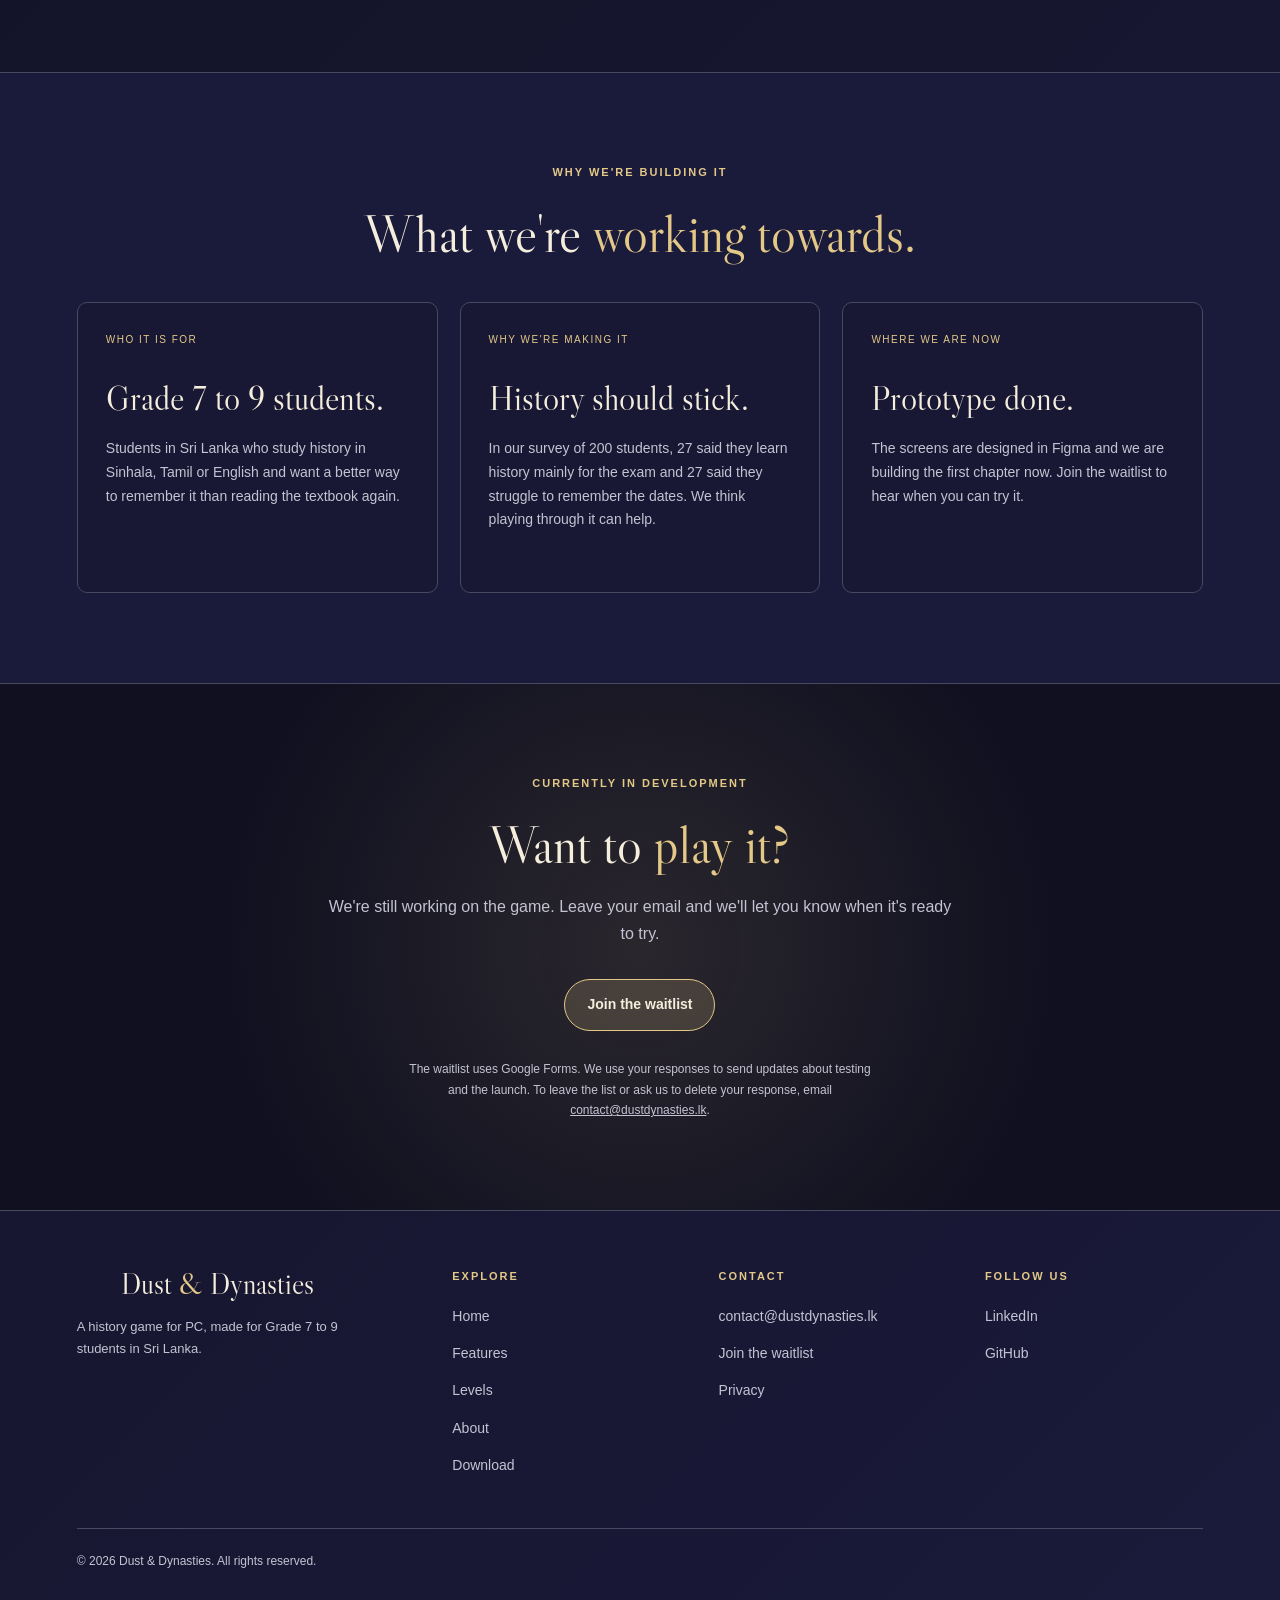
==== commit 116870a0: "added back to top button" ====
--- a/about.html
+++ b/about.html
@@ -21,8 +21,8 @@
     <meta name="twitter:image" content="https://dustdynasties.lk/images/social-preview.jpg">
     <title>About | Dust &amp; Dynasties</title>
     <link rel="icon" type="image/png" href="images/logo.png">
-    <link rel="stylesheet" href="css/style.css?v=22">
-    <script src="js/script.js?v=17" defer></script>
+    <link rel="stylesheet" href="css/style.css?v=23">
+    <script src="js/script.js?v=18" defer></script>
 </head>
 <body class="about-page">
     <a class="skip-link" href="#main-content">Skip to content</a>
@@ -214,8 +214,13 @@
 
         <div class="container footer-bottom">
             <p>&copy; 2026 Dust &amp; Dynasties. All rights reserved.</p>
-            <a class="text-link" href="#main-content">Back to top &#8593;</a>
         </div>
     </footer>
+
+    <a class="back-to-top" href="#main-content" aria-label="Back to top">
+        <svg viewBox="0 0 24 24" width="20" height="20" aria-hidden="true">
+            <path d="M6 15l6-6 6 6" fill="none" stroke="currentColor" stroke-width="2" stroke-linecap="round" stroke-linejoin="round"/>
+        </svg>
+    </a>
 </body>
 </html>
--- a/css/style.css
+++ b/css/style.css
@@ -1472,4 +1472,53 @@
     .team-info p:last-child {
         font-size: 13px;
     }
+}
+
+.back-to-top {
+    position: fixed;
+    right: 24px;
+    bottom: 24px;
+    z-index: 90;
+    display: flex;
+    align-items: center;
+    justify-content: center;
+    width: 48px;
+    height: 48px;
+    border: 1px solid rgba(227, 200, 136, 0.5);
+    border-radius: 12px;
+    background-color: rgba(26, 26, 58, 0.9);
+    color: var(--gold);
+    box-shadow: 0 8px 24px rgba(0, 0, 0, 0.35);
+    backdrop-filter: blur(8px);
+    opacity: 0;
+    visibility: hidden;
+    transform: translateY(12px);
+    transition:
+        opacity 0.3s ease,
+        visibility 0.3s ease,
+        transform 0.3s ease,
+        background-color 0.2s ease,
+        color 0.2s ease;
+}
+
+.back-to-top.is-visible {
+    opacity: 1;
+    visibility: visible;
+    transform: translateY(0);
+}
+
+@media (hover: hover) {
+    .back-to-top:hover {
+        background-color: var(--gold);
+        color: var(--background);
+    }
+}
+
+@media (max-width: 700px) {
+    .back-to-top {
+        right: 16px;
+        bottom: 16px;
+        width: 44px;
+        height: 44px;
+    }
 }
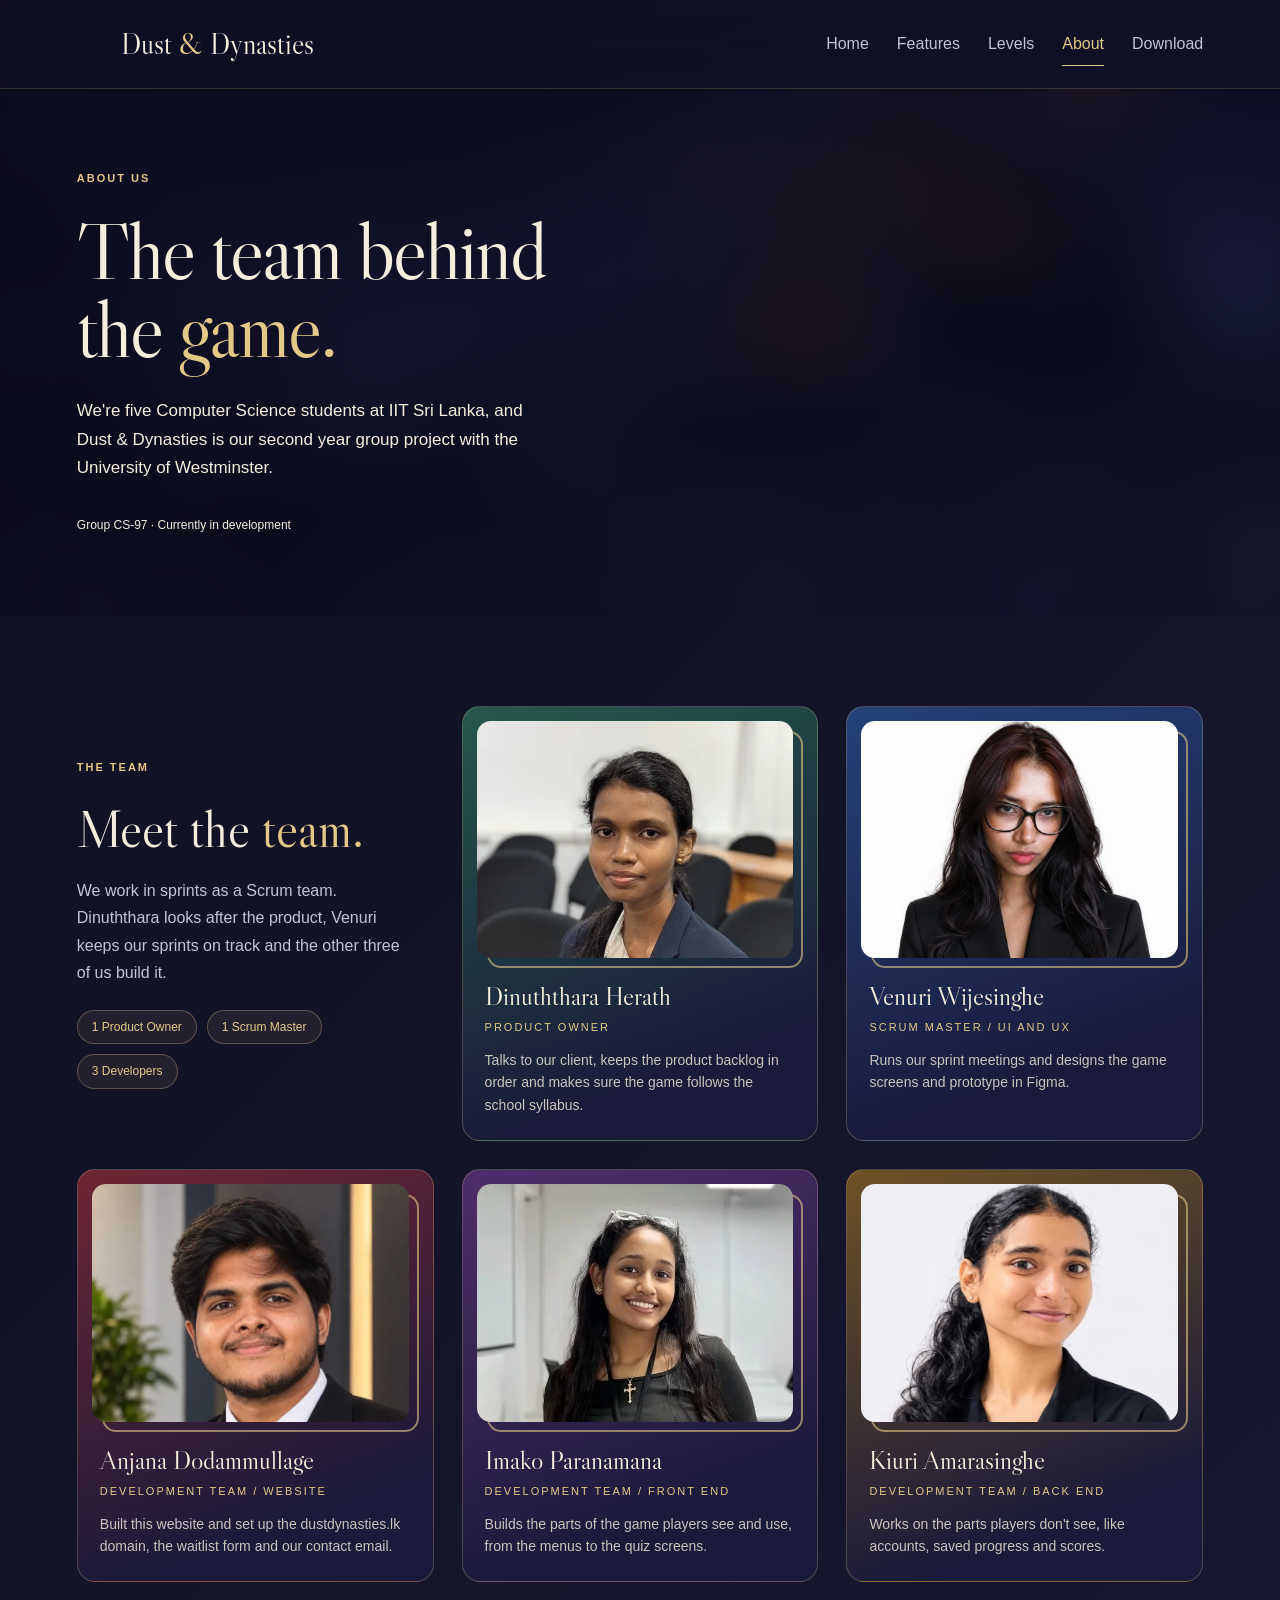
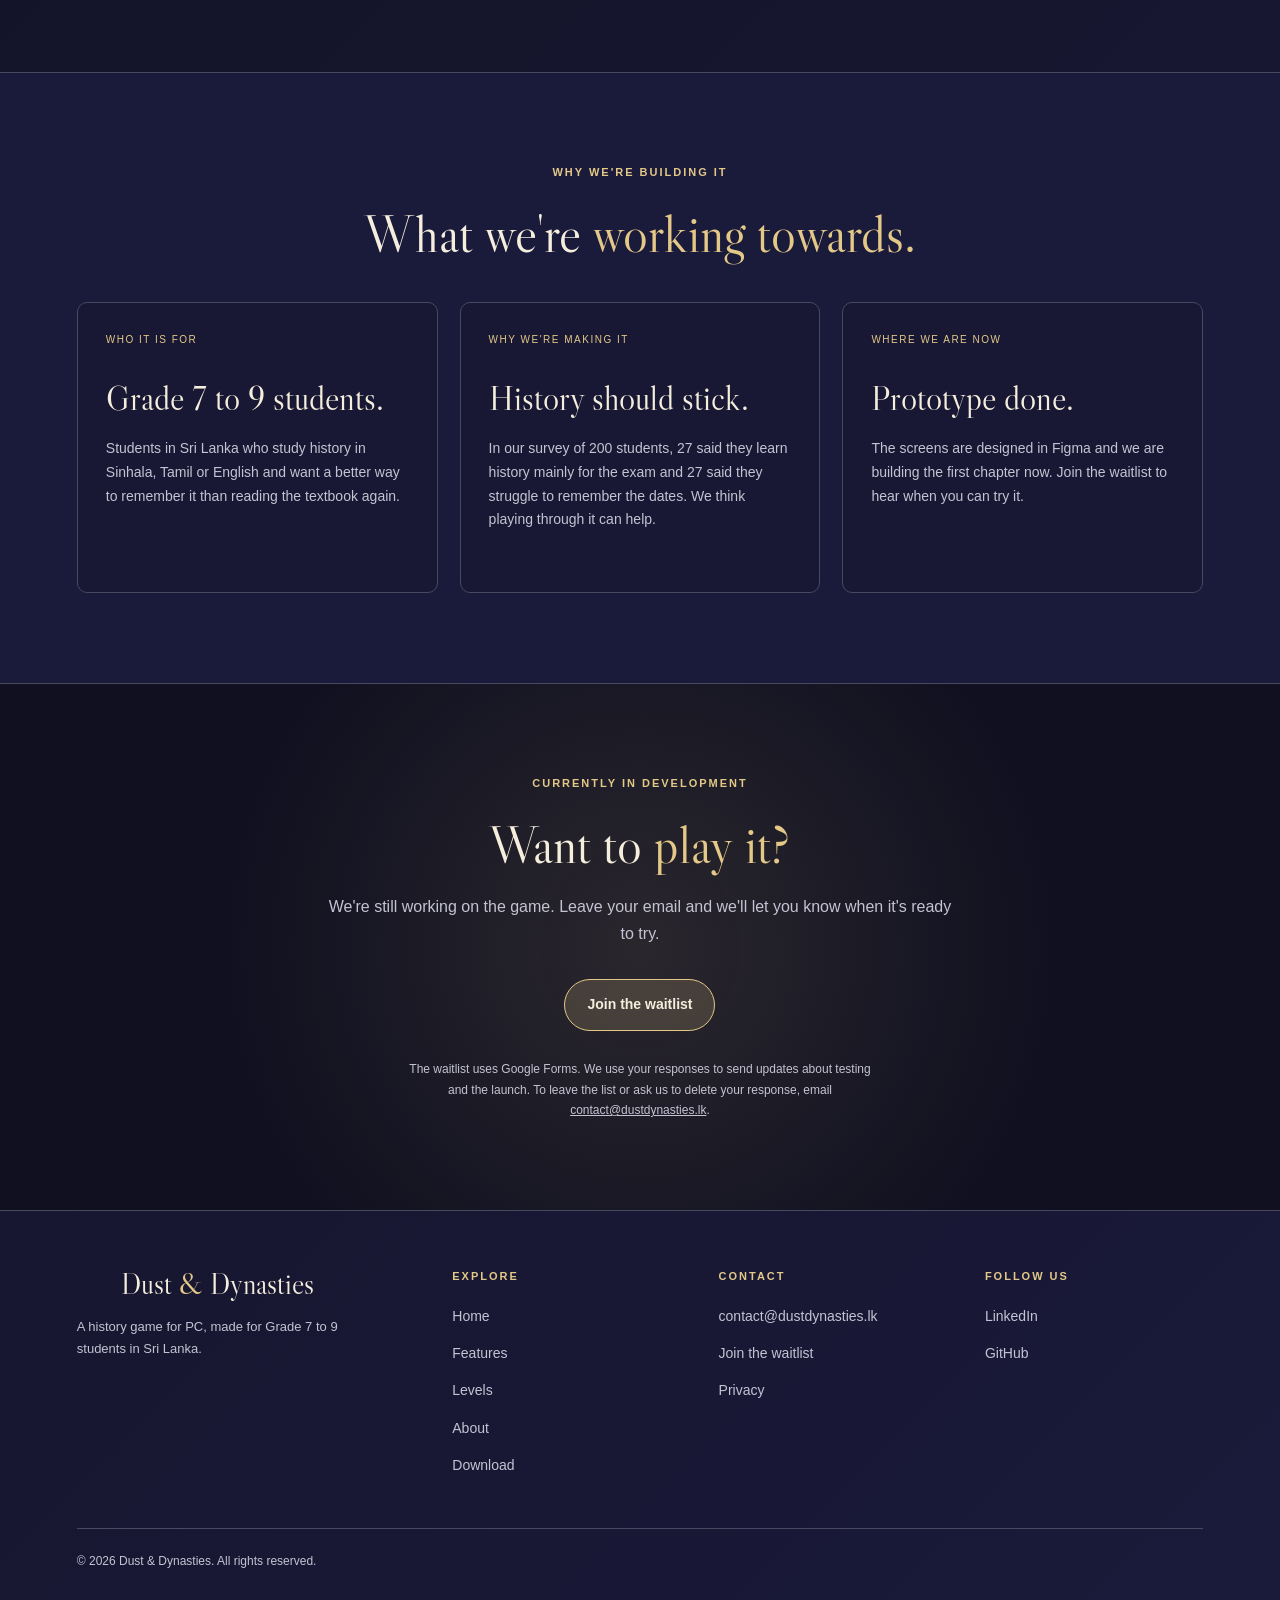
==== commit cce110de: "getting the html files to work with webp" ====
--- a/about.html
+++ b/about.html
@@ -21,7 +21,7 @@
     <meta name="twitter:image" content="https://dustdynasties.lk/images/social-preview.jpg">
     <title>About | Dust &amp; Dynasties</title>
     <link rel="icon" type="image/png" href="images/logo.png">
-    <link rel="stylesheet" href="css/style.css?v=23">
+    <link rel="stylesheet" href="css/style.css?v=25">
     <script src="js/script.js?v=18" defer></script>
 </head>
 <body class="about-page">
@@ -73,7 +73,7 @@
 
                 <article class="team-card reveal">
                     <div class="team-photo-frame">
-                        <img class="team-photo" src="images/dinuththara.jpg" alt="Dinuththara Herath" loading="lazy">
+                        <img class="team-photo" src="images/dinuththara.webp" alt="Dinuththara Herath" loading="lazy">
                     </div>
                     <div class="team-info">
                         <h3>Dinuththara Herath</h3>
@@ -84,7 +84,7 @@
 
                 <article class="team-card reveal">
                     <div class="team-photo-frame">
-                        <img class="team-photo" src="images/venuri.jpg" alt="Venuri Wijesinghe" loading="lazy">
+                        <img class="team-photo" src="images/venuri.webp" alt="Venuri Wijesinghe" loading="lazy">
                     </div>
                     <div class="team-info">
                         <h3>Venuri Wijesinghe</h3>
@@ -95,7 +95,7 @@
 
                 <article class="team-card reveal">
                     <div class="team-photo-frame">
-                        <img class="team-photo" src="images/anjana.jpg" alt="Anjana Dodammullage" loading="lazy">
+                        <img class="team-photo" src="images/anjana.webp" alt="Anjana Dodammullage" loading="lazy">
                     </div>
                     <div class="team-info">
                         <h3>Anjana Dodammullage</h3>
@@ -106,7 +106,7 @@
 
                 <article class="team-card reveal">
                     <div class="team-photo-frame">
-                        <img class="team-photo" src="images/imako.jpg" alt="Imako Paranamana" loading="lazy">
+                        <img class="team-photo" src="images/imako.webp" alt="Imako Paranamana" loading="lazy">
                     </div>
                     <div class="team-info">
                         <h3>Imako Paranamana</h3>
@@ -117,7 +117,7 @@
 
                 <article class="team-card reveal">
                     <div class="team-photo-frame">
-                        <img class="team-photo" src="images/kiuri.jpg" alt="Kiuri Amarasinghe" loading="lazy">
+                        <img class="team-photo" src="images/kiuri.webp" alt="Kiuri Amarasinghe" loading="lazy">
                     </div>
                     <div class="team-info">
                         <h3>Kiuri Amarasinghe</h3>
--- a/css/style.css
+++ b/css/style.css
@@ -203,7 +203,7 @@
             rgba(10, 10, 26, 0.85),
             rgba(10, 10, 26, 0.45)
         ),
-        url("../images/home-background.jpg");
+        url("../images/home-background.webp");
     background-size: cover;
     background-position: center;
     background-repeat: no-repeat;
@@ -463,7 +463,7 @@
             rgba(16, 16, 32, 0.88),
             rgba(16, 16, 32, 0.92)
         ),
-        url("../images/home-background.jpg");
+        url("../images/home-background.webp");
     background-size: cover;
     background-position: center;
     border-top: 1px solid var(--border);
@@ -990,7 +990,7 @@
                 rgba(10, 10, 26, 0.65),
                 rgba(10, 10, 26, 0.85)
             ),
-            url("../images/home-background.jpg");
+            url("../images/home-background.webp");
     }
 
     .intro h1 {
@@ -1521,4 +1521,66 @@
         width: 44px;
         height: 44px;
     }
+}
+
+.faq-list {
+    max-width: 760px;
+    margin: 44px auto 0;
+    border-top: 1px solid var(--border);
+}
+
+.faq-item {
+    border-bottom: 1px solid var(--border);
+}
+
+.faq-item summary {
+    display: flex;
+    justify-content: space-between;
+    align-items: center;
+    gap: 20px;
+    padding: 22px 4px;
+    cursor: pointer;
+    list-style: none;
+    font-family: var(--heading-font);
+    font-size: 24px;
+    transition: color 0.2s ease;
+}
+
+.faq-item summary::-webkit-details-marker {
+    display: none;
+}
+
+.faq-item summary::after {
+    content: "+";
+    flex-shrink: 0;
+    color: var(--gold);
+    font-family: Arial, sans-serif;
+    font-size: 26px;
+    line-height: 1;
+    transition: transform 0.25s ease;
+}
+
+.faq-item[open] summary::after {
+    transform: rotate(45deg);
+}
+
+.faq-item summary:hover {
+    color: var(--gold);
+}
+
+.faq-item summary:focus-visible {
+    outline: 3px solid var(--gold);
+    outline-offset: 4px;
+}
+
+.faq-item p {
+    max-width: 640px;
+    padding: 0 4px 22px;
+    color: var(--muted);
+}
+
+@media (max-width: 700px) {
+    .faq-item summary {
+        font-size: 20px;
+    }
 }
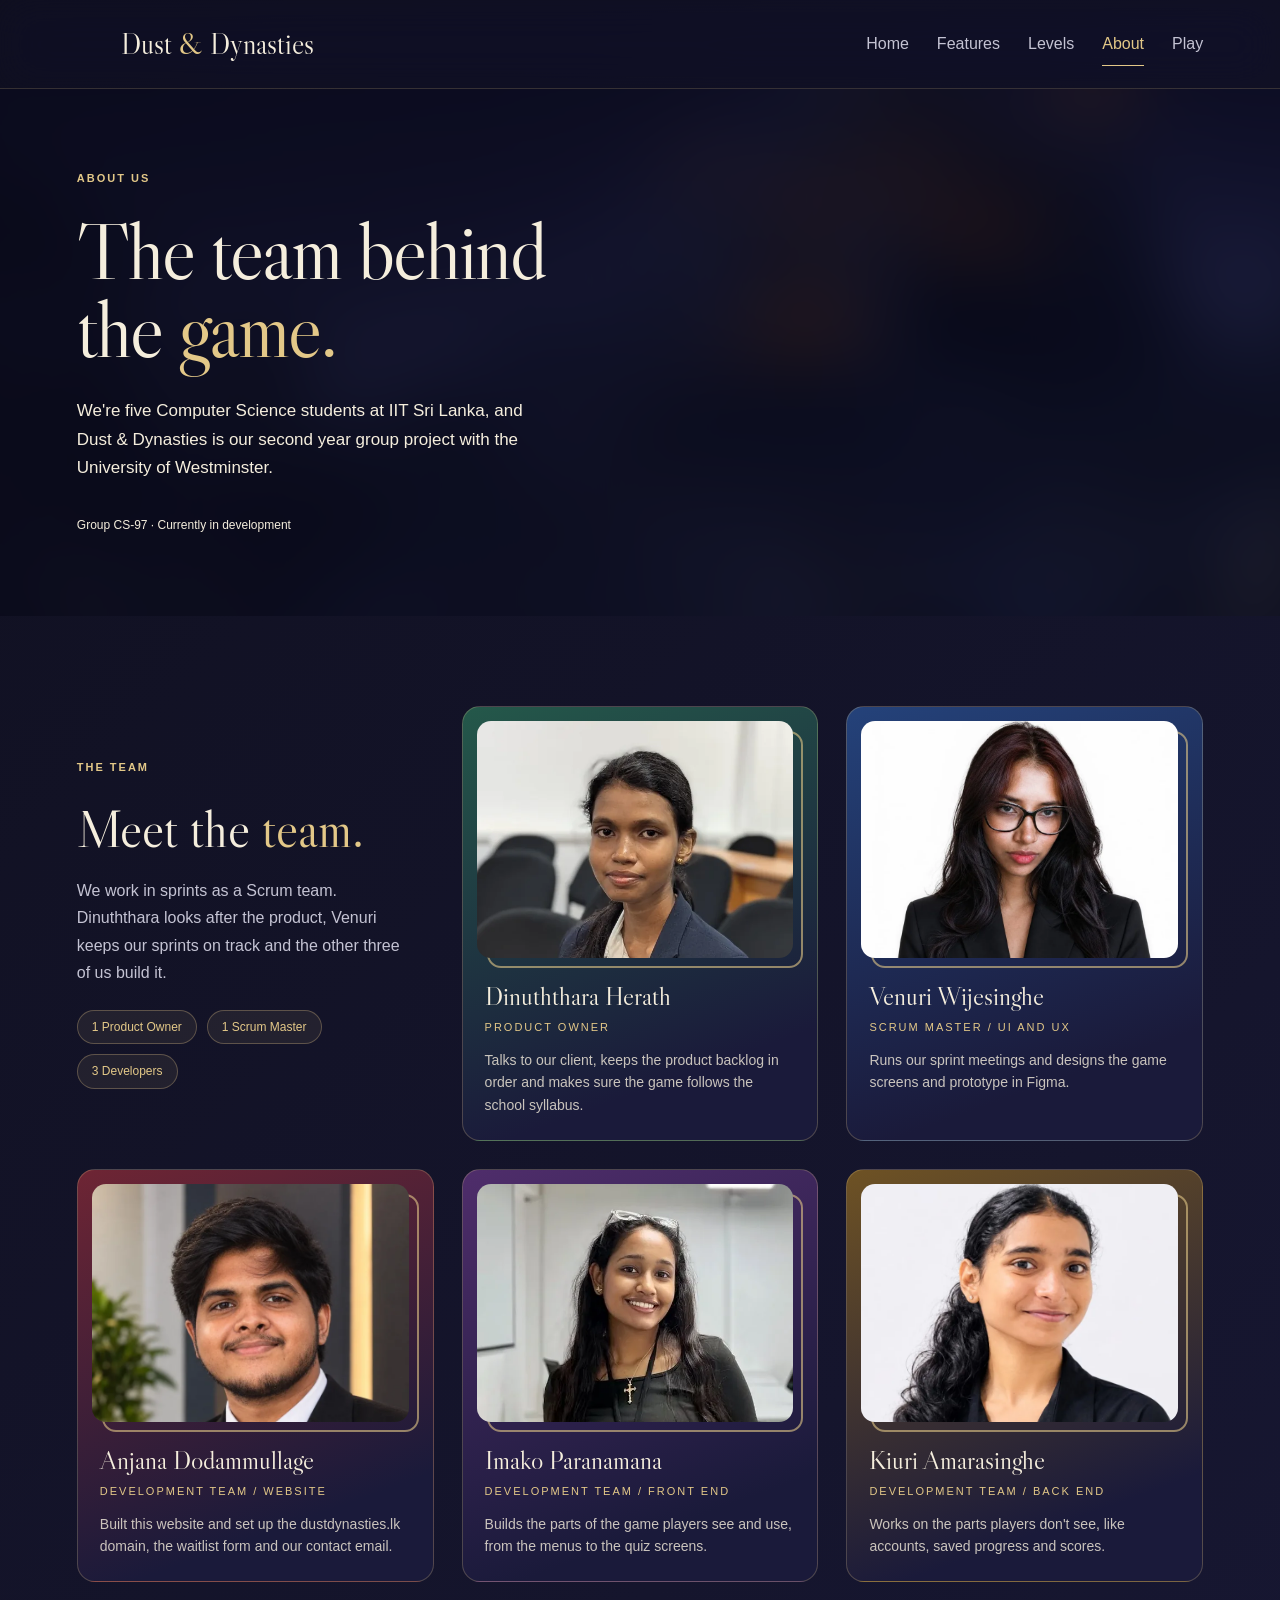
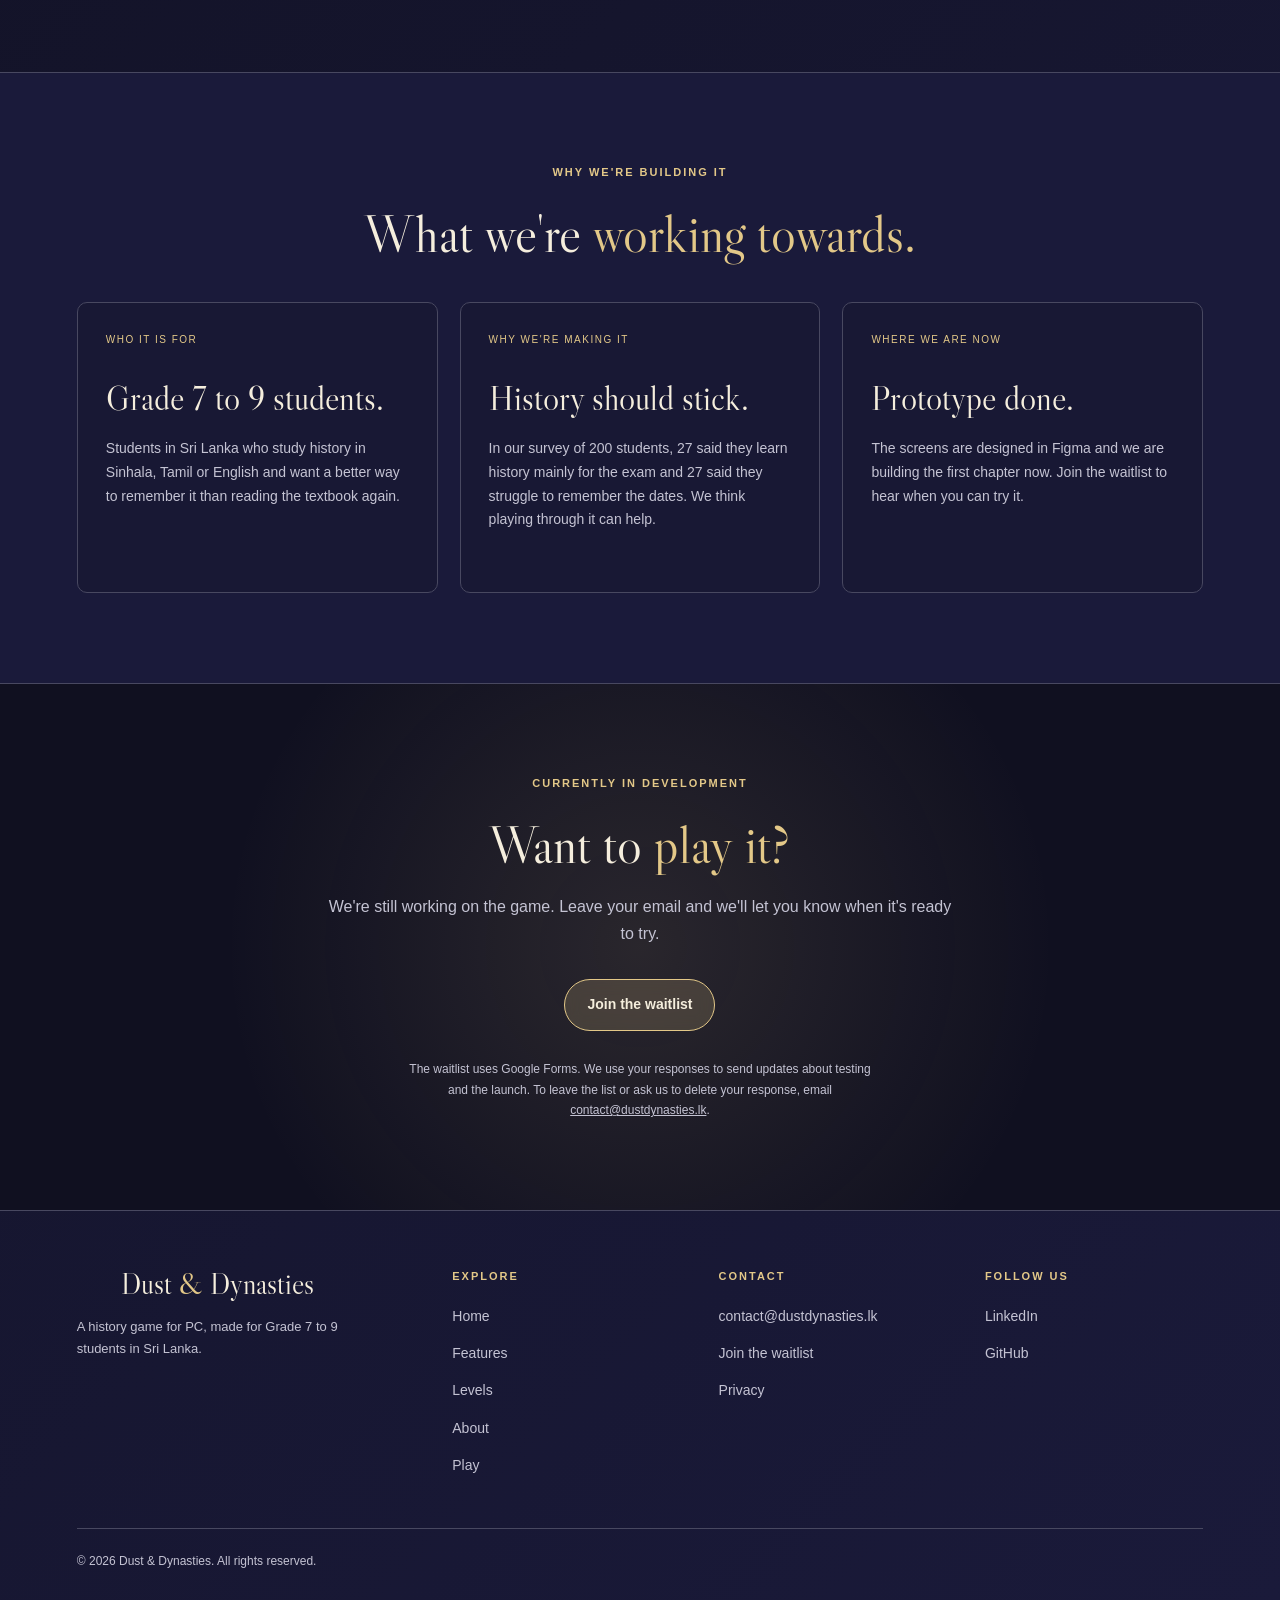
==== commit 8bfe9e37: "made changes so the landing page align with the doc" ====
--- a/about.html
+++ b/about.html
@@ -40,7 +40,7 @@
                     <li><a href="features.html">Features</a></li>
                     <li><a href="levels.html">Levels</a></li>
                     <li><a class="active" href="about.html" aria-current="page">About</a></li>
-                    <li><a href="download.html">Download</a></li>
+                    <li><a href="download.html">Play</a></li>
                 </ul>
             </nav>
         </div>
@@ -190,7 +190,7 @@
                     <li><a href="features.html">Features</a></li>
                     <li><a href="levels.html">Levels</a></li>
                     <li><a href="about.html">About</a></li>
-                    <li><a href="download.html">Download</a></li>
+                    <li><a href="download.html">Play</a></li>
                 </ul>
             </div>
 
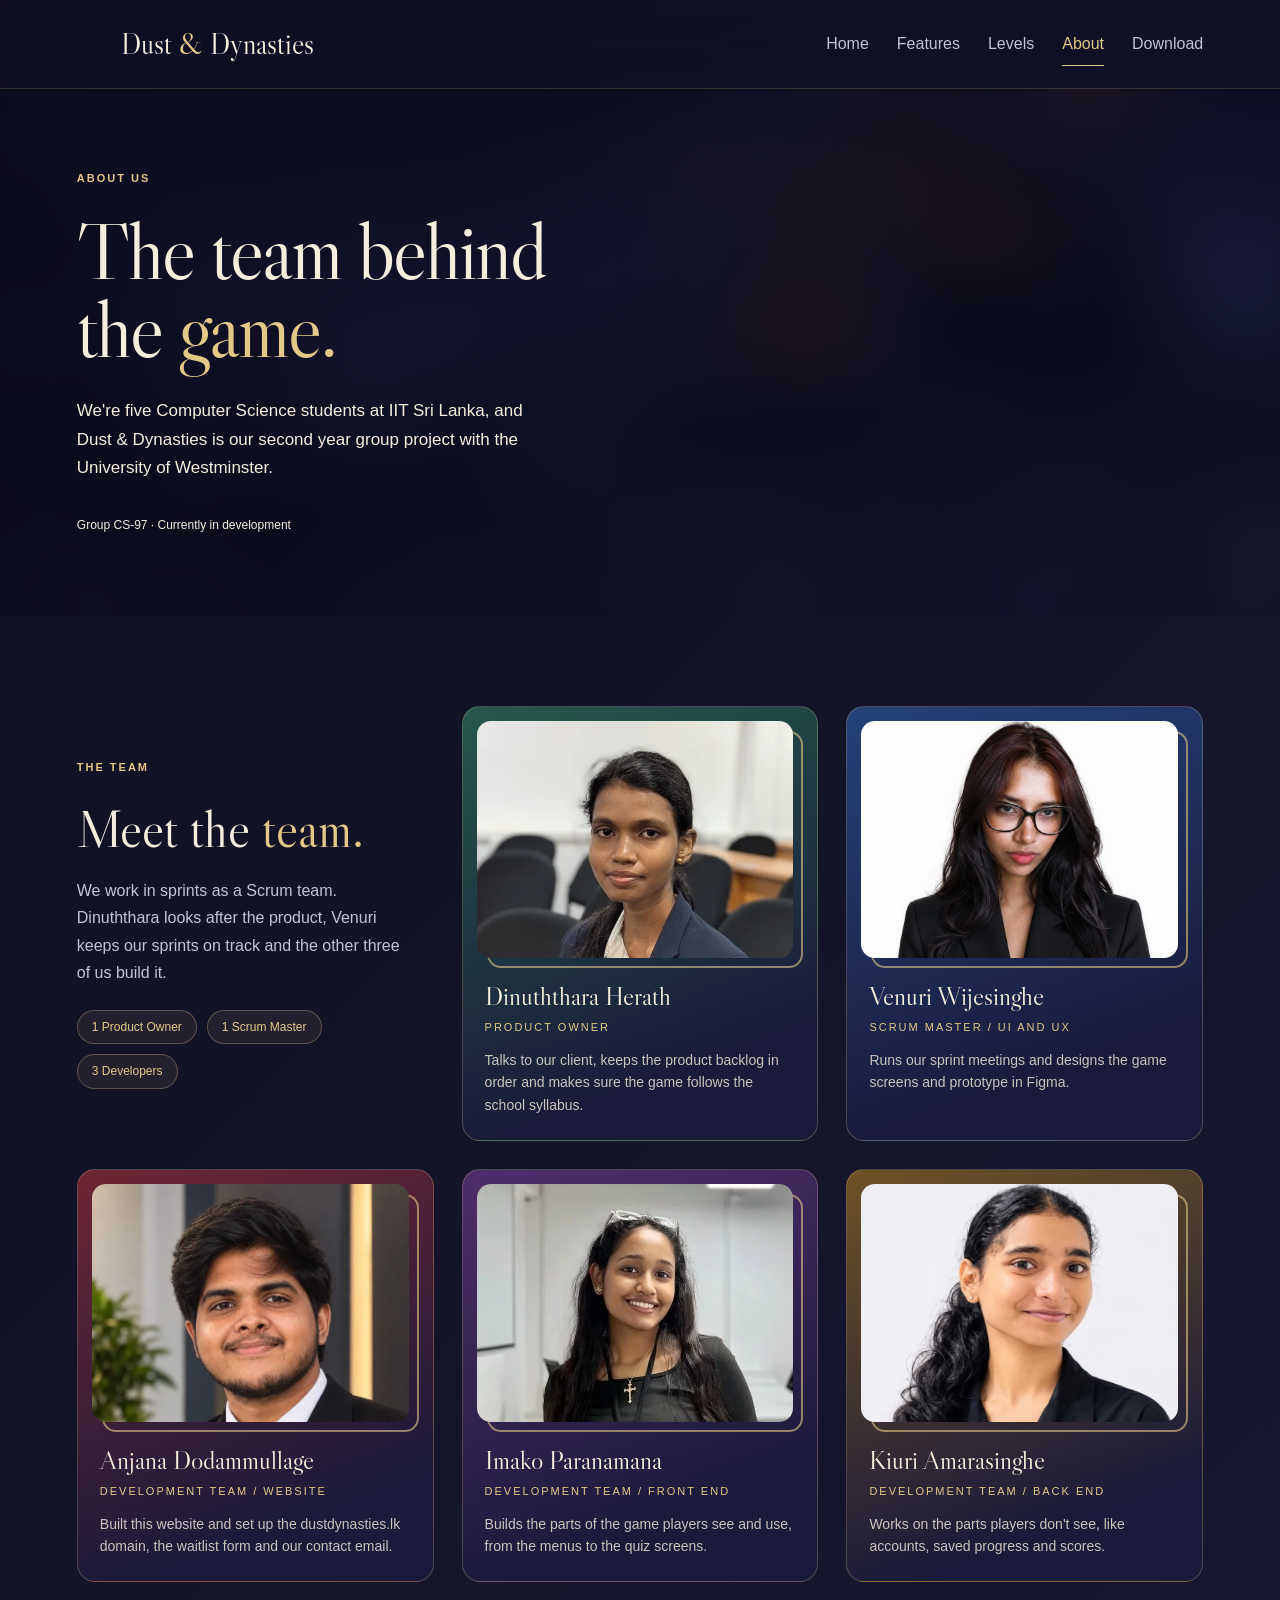
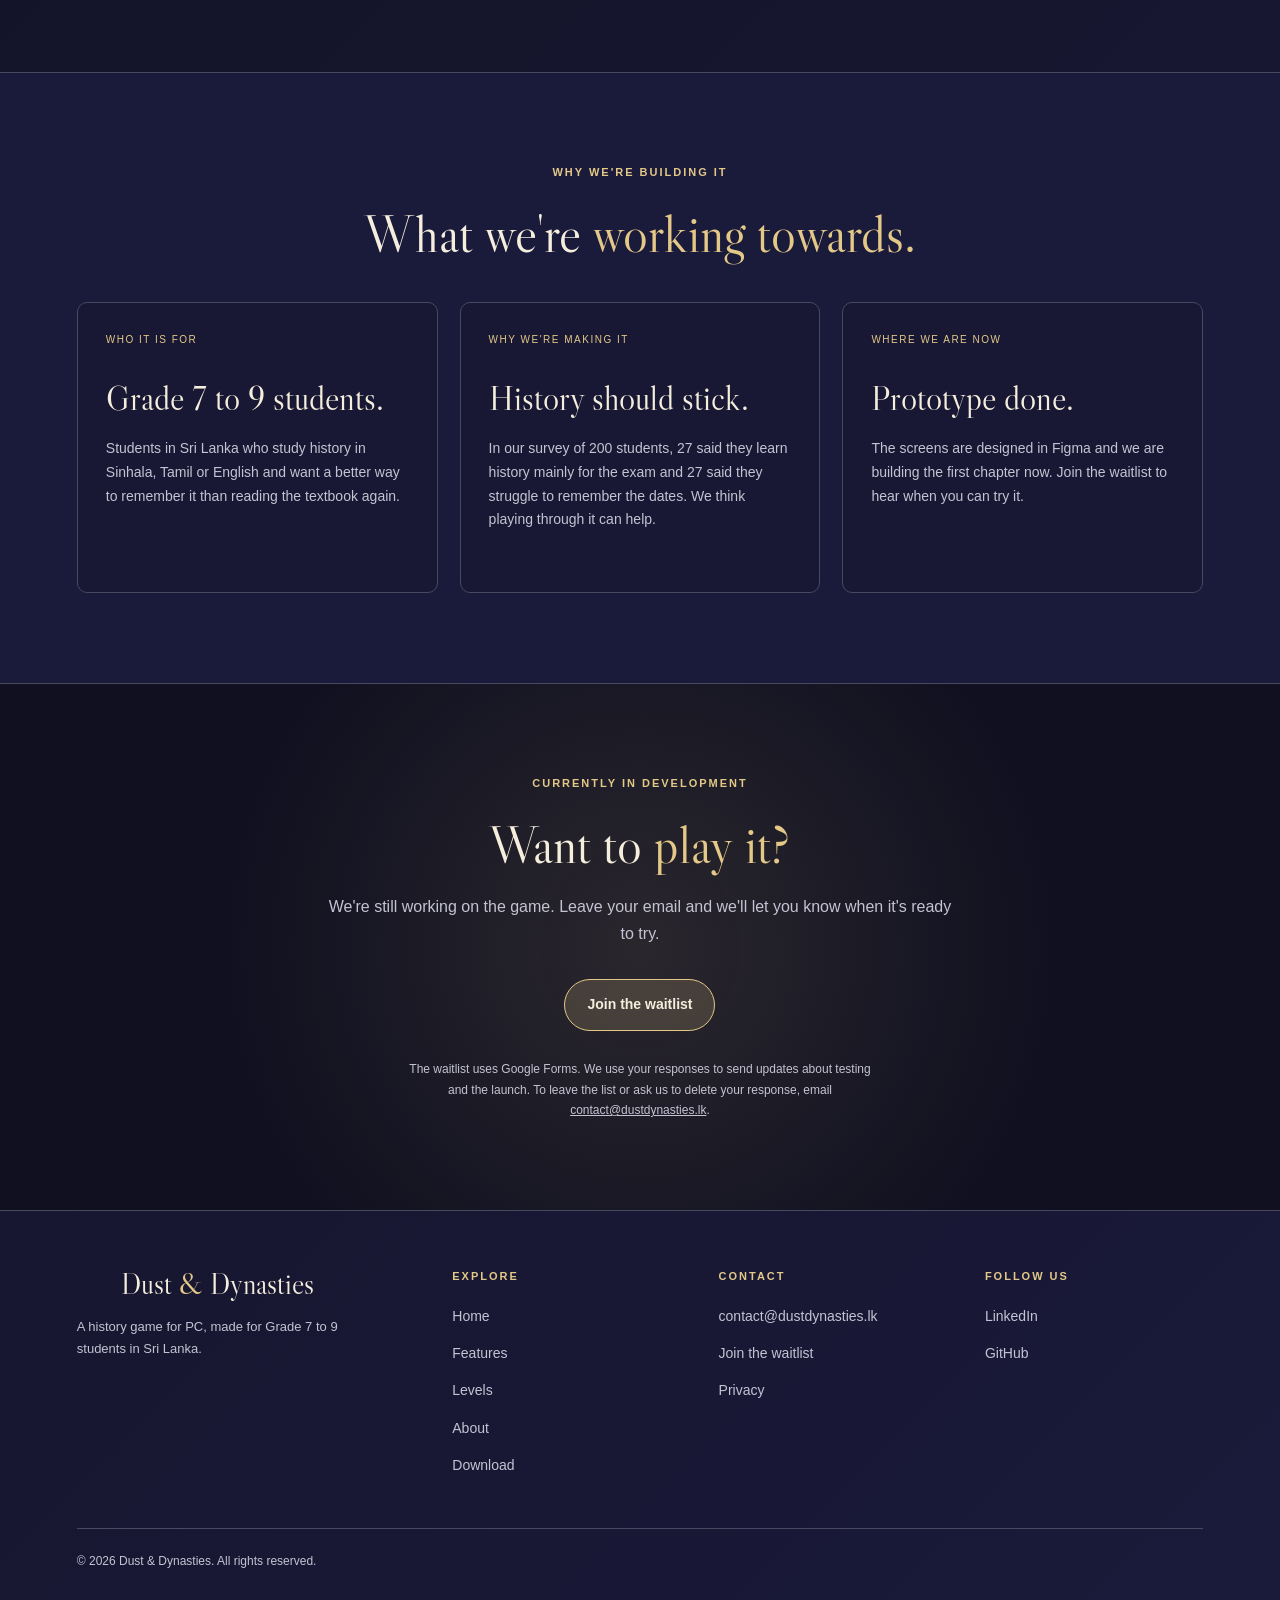
==== commit fdc76f8c: "changed it to a pc app" ====
--- a/about.html
+++ b/about.html
@@ -40,7 +40,7 @@
                     <li><a href="features.html">Features</a></li>
                     <li><a href="levels.html">Levels</a></li>
                     <li><a class="active" href="about.html" aria-current="page">About</a></li>
-                    <li><a href="download.html">Play</a></li>
+                    <li><a href="download.html">Download</a></li>
                 </ul>
             </nav>
         </div>
@@ -190,7 +190,7 @@
                     <li><a href="features.html">Features</a></li>
                     <li><a href="levels.html">Levels</a></li>
                     <li><a href="about.html">About</a></li>
-                    <li><a href="download.html">Play</a></li>
+                    <li><a href="download.html">Download</a></li>
                 </ul>
             </div>
 
